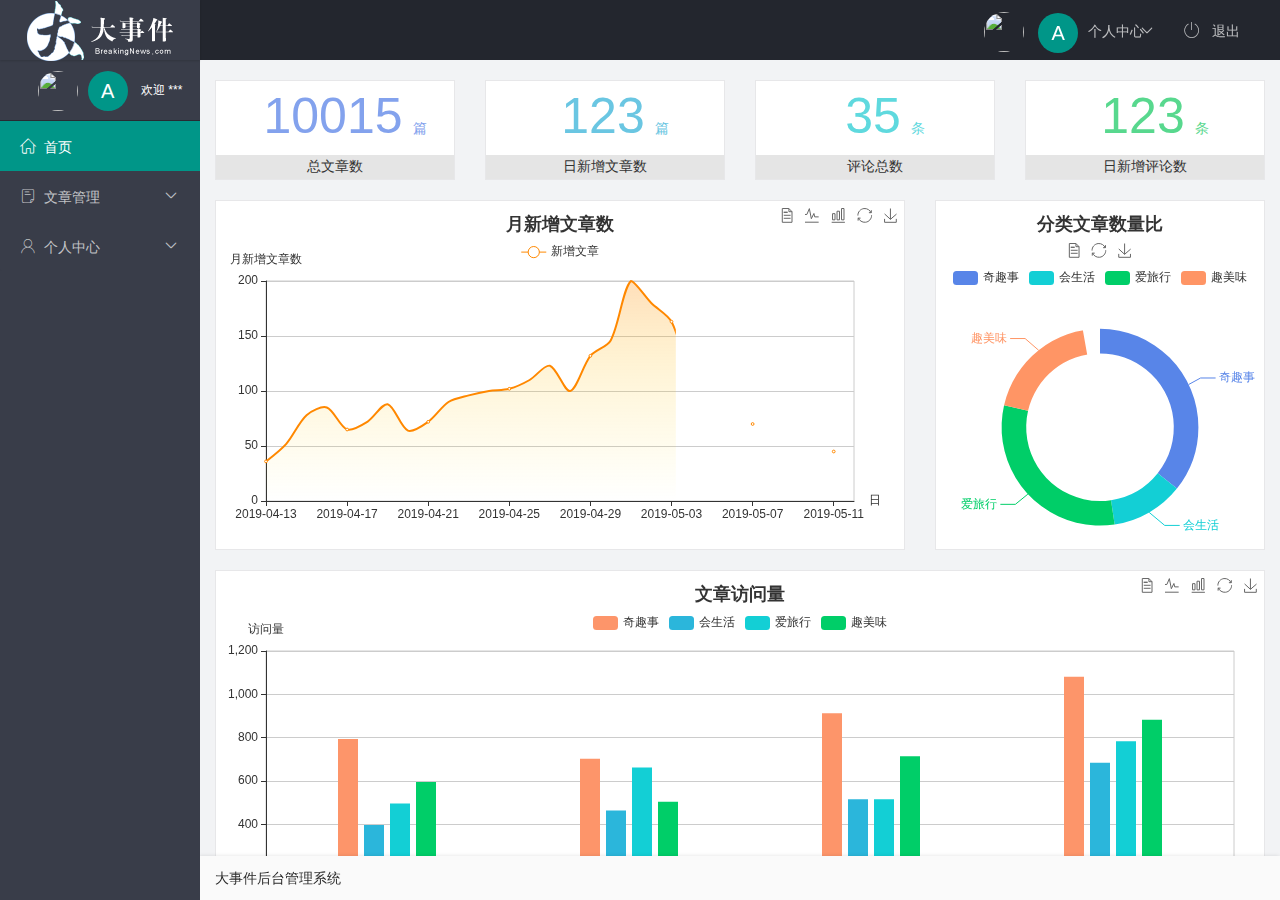
==== index.html @ 7b934974 "主页功能结束" ====
<!DOCTYPE html>
<html lang="en">

<head>
    <meta charset="UTF-8">
    <meta http-equiv="X-UA-Compatible" content="IE=edge">
    <meta name="viewport" content="width=device-width, initial-scale=1.0">
    <title>Document</title>
    <link rel="stylesheet" href="./assets/lib/layui/css/layui.css">
    <link rel="stylesheet" href="./assets/fonts/iconfont.css">
    <link rel="stylesheet" href="./assets/css/index.css">
</head>

<body>
    <div class="layui-layout layui-layout-admin">
        <div class="layui-header">
            <div class="layui-logo layui-hide-xs layui-bg-black">
                <img src="./assets/images/logo.png" alt="">
            </div>
            <!-- 头部区域（可配合layui 已有的水平导航） -->
            <ul class="layui-nav layui-layout-right">
                <li class="layui-nav-item layui-hide layui-show-md-inline-block">
                    <a href="javascript:;" class="userinfo">
                        <img src="//tva1.sinaimg.cn/crop.0.0.118.118.180/5db11ff4gw1e77d3nqrv8j203b03cweg.jpg" class="layui-nav-img"> <span class="text_avatar">A</span>个人中心
                    </a>
                    <dl class="layui-nav-child">
                        <dd><a href="">基本资料</a></dd>
                        <dd><a href="">更换头像</a></dd>
                        <dd><a href="">重置密码</a></dd>
                    </dl>
                </li>
                <li class="layui-nav-item" lay-header-event="menuRight" lay-unselect>
                    <a href="javascript:;" id="btnLogout">
                        <i class="iconfont icon-tuichu"></i> 退出
                    </a>
                </li>
            </ul>
        </div>

        <div class="layui-side layui-bg-black">
            <div class="layui-side-scroll">
                <div class="userinfo">
                    <img src="//tva1.sinaimg.cn/crop.0.0.118.118.180/5db11ff4gw1e77d3nqrv8j203b03cweg.jpg" class="layui-nav-img"><span class="text_avatar">A</span> <span class="welcome">欢迎 ***</span>
                </div>
                <!-- 左侧导航区域（可配合layui已有的垂直导航） -->
                <ul class="layui-nav layui-nav-tree" lay-shrink="all">
                    <li class="layui-nav-item layui-this">
                        <a class="" href="./home/dashboard.html" target="fm">
                            <i class="iconfont icon-home"></i>首页
                        </a>
                    </li>
                    <li class="layui-nav-item">
                        <a href="javascript:;"><i class="iconfont icon-16"></i>文章管理</a>
                        <dl class="layui-nav-child">
                            <dd>
                                <a href="javascript:;"> <i class="layui-icon layui-icon-app"></i>文章类别</a>
                            </dd>
                            <dd><a href="javascript:;"><i class="layui-icon layui-icon-app"></i>文章列表</a></dd>
                            <dd><a href="javascript:;"><i class="layui-icon layui-icon-app"></i>发表文章</a></dd>
                        </dl>
                    </li>
                    <li class="layui-nav-item">
                        <a href="javascript:;"><i class="iconfont icon-user"></i>个人中心</a>
                        <dl class="layui-nav-child">
                            <dd><a href="javascript:;"><i class="layui-icon layui-icon-app"></i>基本资料</a></dd>
                            <dd><a href="javascript:;"><i class="layui-icon layui-icon-app"></i>更换头像</a></dd>
                            <dd><a href="javascript:;"><i class="layui-icon layui-icon-app"></i>重置密码</a></dd>

                        </dl>
                    </li>
                </ul>
            </div>
        </div>

        <div class="layui-body">
            <!-- 内容主体区域 -->
            <iframe name="fm" src="./home/dashboard.html" frameborder="0"></iframe>
        </div>

        <div class="layui-footer">
            <!-- 底部固定区域 -->
            大事件后台管理系统
        </div>
    </div>
    <script src="./assets/lib/layui/layui.js"></script>
    <script src="./assets/lib/jquery.js"></script>
    <script src="./assets/js/baseAPI.js"></script>
    <script src="./assets/js/index.js"></script>
</body>

</html>
---- assets/lib/layui/css/layui.css ----
.layui-inline,img{display:inline-block;vertical-align:middle}h1,h2,h3,h4,h5,h6{font-weight:400}a,body{color:#333}.layui-edge,.layui-header,.layui-inline,.layui-main{position:relative}.layui-edge,hr{height:0;overflow:hidden}.layui-layout-body,.layui-side,.layui-side-scroll{overflow-x:hidden}.layui-edge,.layui-elip,hr{overflow:hidden}.layui-btn,.layui-edge,.layui-inline,img{vertical-align:middle}.layui-btn,.layui-disabled,.layui-icon,.layui-unselect{-moz-user-select:none;-webkit-user-select:none;-ms-user-select:none}blockquote,body,button,dd,div,dl,dt,form,h1,h2,h3,h4,h5,h6,input,li,ol,p,pre,td,textarea,th,ul{margin:0;padding:0;-webkit-tap-highlight-color:rgba(0,0,0,0)}a:active,a:hover{outline:0}img{border:none}li{list-style:none}table{border-collapse:collapse;border-spacing:0}h4,h5,h6{font-size:100%}button,input,optgroup,option,select,textarea{font-family:inherit;font-size:inherit;font-style:inherit;font-weight:inherit;outline:0}pre{white-space:pre-wrap;white-space:-moz-pre-wrap;white-space:-pre-wrap;white-space:-o-pre-wrap;word-wrap:break-word}body{line-height:1.6;color:rgba(0,0,0,.85);font:14px Helvetica Neue,Helvetica,PingFang SC,Tahoma,Arial,sans-serif}hr{line-height:0;margin:10px 0;padding:0;border:none!important;border-bottom:1px solid #eee!important;clear:both;background:0 0}a{text-decoration:none}a:hover{color:#777}a cite{font-style:normal;*cursor:pointer}.layui-border-box,.layui-border-box *{box-sizing:border-box}.layui-box,.layui-box *{box-sizing:content-box}.layui-clear{clear:both;*zoom:1}.layui-clear:after{content:'\20';clear:both;*zoom:1;display:block;height:0}.layui-inline{*display:inline;*zoom:1}.layui-btn,.layui-btn-group,.layui-edge{display:inline-block}.layui-edge{width:0;border-width:6px;border-style:dashed;border-color:transparent}.layui-edge-top{top:-4px;border-bottom-color:#999;border-bottom-style:solid}.layui-edge-right{border-left-color:#999;border-left-style:solid}.layui-edge-bottom{top:2px;border-top-color:#999;border-top-style:solid}.layui-edge-left{border-right-color:#999;border-right-style:solid}.layui-elip{text-overflow:ellipsis;white-space:nowrap}.layui-disabled,.layui-disabled:hover{color:#d2d2d2!important;cursor:not-allowed!important}.layui-circle{border-radius:100%}.layui-show{display:block!important}.layui-hide{display:none!important}.layui-show-v{visibility:visible!important}.layui-hide-v{visibility:hidden!important}@font-face{font-family:layui-icon;src:url(../font/iconfont.eot?v=256);src:url(../font/iconfont.eot?v=256#iefix) format('embedded-opentype'),url(../font/iconfont.woff2?v=256) format('woff2'),url(../font/iconfont.woff?v=256) format('woff'),url(../font/iconfont.ttf?v=256) format('truetype'),url(../font/iconfont.svg?v=256#layui-icon) format('svg')}.layui-icon{font-family:layui-icon!important;font-size:16px;font-style:normal;-webkit-font-smoothing:antialiased;-moz-osx-font-smoothing:grayscale}.layui-icon-reply-fill:before{content:"\e611"}.layui-icon-set-fill:before{content:"\e614"}.layui-icon-menu-fill:before{content:"\e60f"}.layui-icon-search:before{content:"\e615"}.layui-icon-share:before{content:"\e641"}.layui-icon-set-sm:before{content:"\e620"}.layui-icon-engine:before{content:"\e628"}.layui-icon-close:before{content:"\1006"}.layui-icon-close-fill:before{content:"\1007"}.layui-icon-chart-screen:before{content:"\e629"}.layui-icon-star:before{content:"\e600"}.layui-icon-circle-dot:before{content:"\e617"}.layui-icon-chat:before{content:"\e606"}.layui-icon-release:before{content:"\e609"}.layui-icon-list:before{content:"\e60a"}.layui-icon-chart:before{content:"\e62c"}.layui-icon-ok-circle:before{content:"\1005"}.layui-icon-layim-theme:before{content:"\e61b"}.layui-icon-table:before{content:"\e62d"}.layui-icon-right:before{content:"\e602"}.layui-icon-left:before{content:"\e603"}.layui-icon-cart-simple:before{content:"\e698"}.layui-icon-face-cry:before{content:"\e69c"}.layui-icon-face-smile:before{content:"\e6af"}.layui-icon-survey:before{content:"\e6b2"}.layui-icon-tree:before{content:"\e62e"}.layui-icon-ie:before{content:"\e7bb"}.layui-icon-upload-circle:before{content:"\e62f"}.layui-icon-add-circle:before{content:"\e61f"}.layui-icon-download-circle:before{content:"\e601"}.layui-icon-templeate-1:before{content:"\e630"}.layui-icon-util:before{content:"\e631"}.layui-icon-face-surprised:before{content:"\e664"}.layui-icon-edit:before{content:"\e642"}.layui-icon-speaker:before{content:"\e645"}.layui-icon-down:before{content:"\e61a"}.layui-icon-file:before{content:"\e621"}.layui-icon-layouts:before{content:"\e632"}.layui-icon-rate-half:before{content:"\e6c9"}.layui-icon-add-circle-fine:before{content:"\e608"}.layui-icon-prev-circle:before{content:"\e633"}.layui-icon-read:before{content:"\e705"}.layui-icon-404:before{content:"\e61c"}.layui-icon-carousel:before{content:"\e634"}.layui-icon-help:before{content:"\e607"}.layui-icon-code-circle:before{content:"\e635"}.layui-icon-windows:before{content:"\e67f"}.layui-icon-water:before{content:"\e636"}.layui-icon-username:before{content:"\e66f"}.layui-icon-find-fill:before{content:"\e670"}.layui-icon-about:before{content:"\e60b"}.layui-icon-location:before{content:"\e715"}.layui-icon-up:before{content:"\e619"}.layui-icon-pause:before{content:"\e651"}.layui-icon-date:before{content:"\e637"}.layui-icon-layim-uploadfile:before{content:"\e61d"}.layui-icon-delete:before{content:"\e640"}.layui-icon-play:before{content:"\e652"}.layui-icon-top:before{content:"\e604"}.layui-icon-firefox:before{content:"\e686"}.layui-icon-friends:before{content:"\e612"}.layui-icon-refresh-3:before{content:"\e9aa"}.layui-icon-ok:before{content:"\e605"}.layui-icon-layer:before{content:"\e638"}.layui-icon-face-smile-fine:before{content:"\e60c"}.layui-icon-dollar:before{content:"\e659"}.layui-icon-group:before{content:"\e613"}.layui-icon-layim-download:before{content:"\e61e"}.layui-icon-picture-fine:before{content:"\e60d"}.layui-icon-link:before{content:"\e64c"}.layui-icon-diamond:before{content:"\e735"}.layui-icon-log:before{content:"\e60e"}.layui-icon-key:before{content:"\e683"}.layui-icon-rate-solid:before{content:"\e67a"}.layui-icon-fonts-del:before{content:"\e64f"}.layui-icon-unlink:before{content:"\e64d"}.layui-icon-fonts-clear:before{content:"\e639"}.layui-icon-triangle-r:before{content:"\e623"}.layui-icon-circle:before{content:"\e63f"}.layui-icon-radio:before{content:"\e643"}.layui-icon-align-center:before{content:"\e647"}.layui-icon-align-right:before{content:"\e648"}.layui-icon-align-left:before{content:"\e649"}.layui-icon-loading-1:before{content:"\e63e"}.layui-icon-return:before{content:"\e65c"}.layui-icon-fonts-strong:before{content:"\e62b"}.layui-icon-upload:before{content:"\e67c"}.layui-icon-dialogue:before{content:"\e63a"}.layui-icon-video:before{content:"\e6ed"}.layui-icon-headset:before{content:"\e6fc"}.layui-icon-cellphone-fine:before{content:"\e63b"}.layui-icon-add-1:before{content:"\e654"}.layui-icon-face-smile-b:before{content:"\e650"}.layui-icon-fonts-html:before{content:"\e64b"}.layui-icon-screen-full:before{content:"\e622"}.layui-icon-form:before{content:"\e63c"}.layui-icon-cart:before{content:"\e657"}.layui-icon-camera-fill:before{content:"\e65d"}.layui-icon-tabs:before{content:"\e62a"}.layui-icon-heart-fill:before{content:"\e68f"}.layui-icon-fonts-code:before{content:"\e64e"}.layui-icon-ios:before{content:"\e680"}.layui-icon-at:before{content:"\e687"}.layui-icon-fire:before{content:"\e756"}.layui-icon-set:before{content:"\e716"}.layui-icon-fonts-u:before{content:"\e646"}.layui-icon-triangle-d:before{content:"\e625"}.layui-icon-tips:before{content:"\e702"}.layui-icon-picture:before{content:"\e64a"}.layui-icon-more-vertical:before{content:"\e671"}.layui-icon-bluetooth:before{content:"\e689"}.layui-icon-flag:before{content:"\e66c"}.layui-icon-loading:before{content:"\e63d"}.layui-icon-fonts-i:before{content:"\e644"}.layui-icon-refresh-1:before{content:"\e666"}.layui-icon-rmb:before{content:"\e65e"}.layui-icon-addition:before{content:"\e624"}.layui-icon-home:before{content:"\e68e"}.layui-icon-time:before{content:"\e68d"}.layui-icon-user:before{content:"\e770"}.layui-icon-notice:before{content:"\e667"}.layui-icon-chrome:before{content:"\e68a"}.layui-icon-edge:before{content:"\e68b"}.layui-icon-login-weibo:before{content:"\e675"}.layui-icon-voice:before{content:"\e688"}.layui-icon-upload-drag:before{content:"\e681"}.layui-icon-login-qq:before{content:"\e676"}.layui-icon-snowflake:before{content:"\e6b1"}.layui-icon-heart:before{content:"\e68c"}.layui-icon-logout:before{content:"\e682"}.layui-icon-file-b:before{content:"\e655"}.layui-icon-template:before{content:"\e663"}.layui-icon-transfer:before{content:"\e691"}.layui-icon-auz:before{content:"\e672"}.layui-icon-console:before{content:"\e665"}.layui-icon-app:before{content:"\e653"}.layui-icon-prev:before{content:"\e65a"}.layui-icon-website:before{content:"\e7ae"}.layui-icon-next:before{content:"\e65b"}.layui-icon-component:before{content:"\e857"}.layui-icon-android:before{content:"\e684"}.layui-icon-more:before{content:"\e65f"}.layui-icon-login-wechat:before{content:"\e677"}.layui-icon-shrink-right:before{content:"\e668"}.layui-icon-spread-left:before{content:"\e66b"}.layui-icon-camera:before{content:"\e660"}.layui-icon-note:before{content:"\e66e"}.layui-icon-refresh:before{content:"\e669"}.layui-icon-female:before{content:"\e661"}.layui-icon-male:before{content:"\e662"}.layui-icon-screen-restore:before{content:"\e758"}.layui-icon-password:before{content:"\e673"}.layui-icon-senior:before{content:"\e674"}.layui-icon-theme:before{content:"\e66a"}.layui-icon-tread:before{content:"\e6c5"}.layui-icon-praise:before{content:"\e6c6"}.layui-icon-star-fill:before{content:"\e658"}.layui-icon-rate:before{content:"\e67b"}.layui-icon-template-1:before{content:"\e656"}.layui-icon-vercode:before{content:"\e679"}.layui-icon-service:before{content:"\e626"}.layui-icon-cellphone:before{content:"\e678"}.layui-icon-print:before{content:"\e66d"}.layui-icon-cols:before{content:"\e610"}.layui-icon-wifi:before{content:"\e7e0"}.layui-icon-export:before{content:"\e67d"}.layui-icon-rss:before{content:"\e808"}.layui-icon-slider:before{content:"\e714"}.layui-icon-email:before{content:"\e618"}.layui-icon-subtraction:before{content:"\e67e"}.layui-icon-mike:before{content:"\e6dc"}.layui-icon-light:before{content:"\e748"}.layui-icon-gift:before{content:"\e627"}.layui-icon-mute:before{content:"\e685"}.layui-icon-reduce-circle:before{content:"\e616"}.layui-icon-music:before{content:"\e690"}.layui-main{width:1140px;margin:0 auto}.layui-header{z-index:1000;height:60px}.layui-header a:hover{transition:all .5s;-webkit-transition:all .5s}.layui-side{position:fixed;left:0;top:0;bottom:0;z-index:999;width:200px}.layui-side-scroll{position:relative;width:220px;height:100%}.layui-body{position:relative;left:200px;right:0;top:0;bottom:0;z-index:900;width:auto;box-sizing:border-box}.layui-layout-admin .layui-header{position:fixed;top:0;left:0;right:0;background-color:#23262E}.layui-layout-admin .layui-side{top:60px;width:200px;overflow-x:hidden}.layui-layout-admin .layui-body{position:absolute;top:60px;padding-bottom:44px}.layui-layout-admin .layui-main{width:auto;margin:0 15px}.layui-layout-admin .layui-footer{position:fixed;left:200px;right:0;bottom:0;z-index:990;height:44px;line-height:44px;padding:0 15px;box-shadow:-1px 0 4px rgb(0 0 0 / 12%);background-color:#FAFAFA}.layui-layout-admin .layui-logo{position:absolute;left:0;top:0;width:200px;height:100%;line-height:60px;text-align:center;color:#009688;font-size:16px;box-shadow:0 1px 2px 0 rgb(0 0 0 / 15%)}.layui-layout-admin .layui-header .layui-nav{background:0 0}.layui-layout-left{position:absolute!important;left:200px;top:0}.layui-layout-right{position:absolute!important;right:0;top:0}.layui-container{position:relative;margin:0 auto;padding:0 15px;box-sizing:border-box}.layui-fluid{position:relative;margin:0 auto;padding:0 15px}.layui-row:after,.layui-row:before{content:"";display:block;clear:both}.layui-col-lg1,.layui-col-lg10,.layui-col-lg11,.layui-col-lg12,.layui-col-lg2,.layui-col-lg3,.layui-col-lg4,.layui-col-lg5,.layui-col-lg6,.layui-col-lg7,.layui-col-lg8,.layui-col-lg9,.layui-col-md1,.layui-col-md10,.layui-col-md11,.layui-col-md12,.layui-col-md2,.layui-col-md3,.layui-col-md4,.layui-col-md5,.layui-col-md6,.layui-col-md7,.layui-col-md8,.layui-col-md9,.layui-col-sm1,.layui-col-sm10,.layui-col-sm11,.layui-col-sm12,.layui-col-sm2,.layui-col-sm3,.layui-col-sm4,.layui-col-sm5,.layui-col-sm6,.layui-col-sm7,.layui-col-sm8,.layui-col-sm9,.layui-col-xs1,.layui-col-xs10,.layui-col-xs11,.layui-col-xs12,.layui-col-xs2,.layui-col-xs3,.layui-col-xs4,.layui-col-xs5,.layui-col-xs6,.layui-col-xs7,.layui-col-xs8,.layui-col-xs9{position:relative;display:block;box-sizing:border-box}.layui-col-xs1,.layui-col-xs10,.layui-col-xs11,.layui-col-xs12,.layui-col-xs2,.layui-col-xs3,.layui-col-xs4,.layui-col-xs5,.layui-col-xs6,.layui-col-xs7,.layui-col-xs8,.layui-col-xs9{float:left}.layui-col-xs1{width:8.33333333%}.layui-col-xs2{width:16.66666667%}.layui-col-xs3{width:25%}.layui-col-xs4{width:33.33333333%}.layui-col-xs5{width:41.66666667%}.layui-col-xs6{width:50%}.layui-col-xs7{width:58.33333333%}.layui-col-xs8{width:66.66666667%}.layui-col-xs9{width:75%}.layui-col-xs10{width:83.33333333%}.layui-col-xs11{width:91.66666667%}.layui-col-xs12{width:100%}.layui-col-xs-offset1{margin-left:8.33333333%}.layui-col-xs-offset2{margin-left:16.66666667%}.layui-col-xs-offset3{margin-left:25%}.layui-col-xs-offset4{margin-left:33.33333333%}.layui-col-xs-offset5{margin-left:41.66666667%}.layui-col-xs-offset6{margin-left:50%}.layui-col-xs-offset7{margin-left:58.33333333%}.layui-col-xs-offset8{margin-left:66.66666667%}.layui-col-xs-offset9{margin-left:75%}.layui-col-xs-offset10{margin-left:83.33333333%}.layui-col-xs-offset11{margin-left:91.66666667%}.layui-col-xs-offset12{margin-left:100%}@media screen and (max-width:768px){.layui-hide-xs{display:none!important}.layui-show-xs-block{display:block!important}.layui-show-xs-inline{display:inline!important}.layui-show-xs-inline-block{display:inline-block!important}}@media screen and (min-width:768px){.layui-container{width:750px}.layui-hide-sm{display:none!important}.layui-show-sm-block{display:block!important}.layui-show-sm-inline{display:inline!important}.layui-show-sm-inline-block{display:inline-block!important}.layui-col-sm1,.layui-col-sm10,.layui-col-sm11,.layui-col-sm12,.layui-col-sm2,.layui-col-sm3,.layui-col-sm4,.layui-col-sm5,.layui-col-sm6,.layui-col-sm7,.layui-col-sm8,.layui-col-sm9{float:left}.layui-col-sm1{width:8.33333333%}.layui-col-sm2{width:16.66666667%}.layui-col-sm3{width:25%}.layui-col-sm4{width:33.33333333%}.layui-col-sm5{width:41.66666667%}.layui-col-sm6{width:50%}.layui-col-sm7{width:58.33333333%}.layui-col-sm8{width:66.66666667%}.layui-col-sm9{width:75%}.layui-col-sm10{width:83.33333333%}.layui-col-sm11{width:91.66666667%}.layui-col-sm12{width:100%}.layui-col-sm-offset1{margin-left:8.33333333%}.layui-col-sm-offset2{margin-left:16.66666667%}.layui-col-sm-offset3{margin-left:25%}.layui-col-sm-offset4{margin-left:33.33333333%}.layui-col-sm-offset5{margin-left:41.66666667%}.layui-col-sm-offset6{margin-left:50%}.layui-col-sm-offset7{margin-left:58.33333333%}.layui-col-sm-offset8{margin-left:66.66666667%}.layui-col-sm-offset9{margin-left:75%}.layui-col-sm-offset10{margin-left:83.33333333%}.layui-col-sm-offset11{margin-left:91.66666667%}.layui-col-sm-offset12{margin-left:100%}}@media screen and (min-width:992px){.layui-container{width:970px}.layui-hide-md{display:none!important}.layui-show-md-block{display:block!important}.layui-show-md-inline{display:inline!important}.layui-show-md-inline-block{display:inline-block!important}.layui-col-md1,.layui-col-md10,.layui-col-md11,.layui-col-md12,.layui-col-md2,.layui-col-md3,.layui-col-md4,.layui-col-md5,.layui-col-md6,.layui-col-md7,.layui-col-md8,.layui-col-md9{float:left}.layui-col-md1{width:8.33333333%}.layui-col-md2{width:16.66666667%}.layui-col-md3{width:25%}.layui-col-md4{width:33.33333333%}.layui-col-md5{width:41.66666667%}.layui-col-md6{width:50%}.layui-col-md7{width:58.33333333%}.layui-col-md8{width:66.66666667%}.layui-col-md9{width:75%}.layui-col-md10{width:83.33333333%}.layui-col-md11{width:91.66666667%}.layui-col-md12{width:100%}.layui-col-md-offset1{margin-left:8.33333333%}.layui-col-md-offset2{margin-left:16.66666667%}.layui-col-md-offset3{margin-left:25%}.layui-col-md-offset4{margin-left:33.33333333%}.layui-col-md-offset5{margin-left:41.66666667%}.layui-col-md-offset6{margin-left:50%}.layui-col-md-offset7{margin-left:58.33333333%}.layui-col-md-offset8{margin-left:66.66666667%}.layui-col-md-offset9{margin-left:75%}.layui-col-md-offset10{margin-left:83.33333333%}.layui-col-md-offset11{margin-left:91.66666667%}.layui-col-md-offset12{margin-left:100%}}@media screen and (min-width:1200px){.layui-container{width:1170px}.layui-hide-lg{display:none!important}.layui-show-lg-block{display:block!important}.layui-show-lg-inline{display:inline!important}.layui-show-lg-inline-block{display:inline-block!important}.layui-col-lg1,.layui-col-lg10,.layui-col-lg11,.layui-col-lg12,.layui-col-lg2,.layui-col-lg3,.layui-col-lg4,.layui-col-lg5,.layui-col-lg6,.layui-col-lg7,.layui-col-lg8,.layui-col-lg9{float:left}.layui-col-lg1{width:8.33333333%}.layui-col-lg2{width:16.66666667%}.layui-col-lg3{width:25%}.layui-col-lg4{width:33.33333333%}.layui-col-lg5{width:41.66666667%}.layui-col-lg6{width:50%}.layui-col-lg7{width:58.33333333%}.layui-col-lg8{width:66.66666667%}.layui-col-lg9{width:75%}.layui-col-lg10{width:83.33333333%}.layui-col-lg11{width:91.66666667%}.layui-col-lg12{width:100%}.layui-col-lg-offset1{margin-left:8.33333333%}.layui-col-lg-offset2{margin-left:16.66666667%}.layui-col-lg-offset3{margin-left:25%}.layui-col-lg-offset4{margin-left:33.33333333%}.layui-col-lg-offset5{margin-left:41.66666667%}.layui-col-lg-offset6{margin-left:50%}.layui-col-lg-offset7{margin-left:58.33333333%}.layui-col-lg-offset8{margin-left:66.66666667%}.layui-col-lg-offset9{margin-left:75%}.layui-col-lg-offset10{margin-left:83.33333333%}.layui-col-lg-offset11{margin-left:91.66666667%}.layui-col-lg-offset12{margin-left:100%}}.layui-col-space1{margin:-.5px}.layui-col-space1>*{padding:.5px}.layui-col-space2{margin:-1px}.layui-col-space2>*{padding:1px}.layui-col-space4{margin:-2px}.layui-col-space4>*{padding:2px}.layui-col-space5{margin:-2.5px}.layui-col-space5>*{padding:2.5px}.layui-col-space6{margin:-3px}.layui-col-space6>*{padding:3px}.layui-col-space8{margin:-4px}.layui-col-space8>*{padding:4px}.layui-col-space10{margin:-5px}.layui-col-space10>*{padding:5px}.layui-col-space12{margin:-6px}.layui-col-space12>*{padding:6px}.layui-col-space14{margin:-7px}.layui-col-space14>*{padding:7px}.layui-col-space15{margin:-7.5px}.layui-col-space15>*{padding:7.5px}.layui-col-space16{margin:-8px}.layui-col-space16>*{padding:8px}.layui-col-space18{margin:-9px}.layui-col-space18>*{padding:9px}.layui-col-space20{margin:-10px}.layui-col-space20>*{padding:10px}.layui-col-space22{margin:-11px}.layui-col-space22>*{padding:11px}.layui-col-space24{margin:-12px}.layui-col-space24>*{padding:12px}.layui-col-space25{margin:-12.5px}.layui-col-space25>*{padding:12.5px}.layui-col-space26{margin:-13px}.layui-col-space26>*{padding:13px}.layui-col-space28{margin:-14px}.layui-col-space28>*{padding:14px}.layui-col-space30{margin:-15px}.layui-col-space30>*{padding:15px}.layui-btn,.layui-input,.layui-select,.layui-textarea,.layui-upload-button{outline:0;-webkit-appearance:none;transition:all .3s;-webkit-transition:all .3s;box-sizing:border-box}.layui-elem-quote{margin-bottom:10px;padding:15px;line-height:1.6;border-left:5px solid #5FB878;border-radius:0 2px 2px 0;background-color:#FAFAFA}.layui-quote-nm{border-style:solid;border-width:1px 1px 1px 5px;background:0 0}.layui-elem-field{margin-bottom:10px;padding:0;border-width:1px;border-style:solid}.layui-elem-field legend{margin-left:20px;padding:0 10px;font-size:20px;font-weight:300}.layui-field-title{margin:10px 0 20px;border-width:1px 0 0}.layui-field-box{padding:15px}.layui-field-title .layui-field-box{padding:10px 0}.layui-progress{position:relative;height:6px;border-radius:20px;background-color:#eee}.layui-progress-bar{position:absolute;left:0;top:0;width:0;max-width:100%;height:6px;border-radius:20px;text-align:right;background-color:#5FB878;transition:all .3s;-webkit-transition:all .3s}.layui-progress-big,.layui-progress-big .layui-progress-bar{height:18px;line-height:18px}.layui-progress-text{position:relative;top:-20px;line-height:18px;font-size:12px;color:#666}.layui-progress-big .layui-progress-text{position:static;padding:0 10px;color:#fff}.layui-collapse{border-width:1px;border-style:solid;border-radius:2px}.layui-colla-content,.layui-colla-item{border-top-width:1px;border-top-style:solid}.layui-colla-item:first-child{border-top:none}.layui-colla-title{position:relative;height:42px;line-height:42px;padding:0 15px 0 35px;color:#333;background-color:#FAFAFA;cursor:pointer;font-size:14px;overflow:hidden}.layui-colla-content{display:none;padding:10px 15px;line-height:1.6;color:#666}.layui-colla-icon{position:absolute;left:15px;top:0;font-size:14px}.layui-card-body,.layui-card-header,.layui-form-label,.layui-form-mid,.layui-form-select,.layui-input-block,.layui-input-inline,.layui-panel,.layui-textarea{position:relative}.layui-card{margin-bottom:15px;border-radius:2px;background-color:#fff;box-shadow:0 1px 2px 0 rgba(0,0,0,.05)}.layui-form-select dl,.layui-panel{box-shadow:1px 1px 4px rgb(0 0 0 / 8%)}.layui-card:last-child{margin-bottom:0}.layui-card-header{height:42px;line-height:42px;padding:0 15px;border-bottom:1px solid #f6f6f6;color:#333;border-radius:2px 2px 0 0;font-size:14px}.layui-card-body{padding:10px 15px;line-height:24px}.layui-card-body[pad15]{padding:15px}.layui-card-body[pad20]{padding:20px}.layui-card-body .layui-table{margin:5px 0}.layui-card .layui-tab{margin:0}.layui-panel{border-width:1px;border-style:solid;border-radius:2px;background-color:#fff;color:#666}.layui-bg-black,.layui-bg-blue,.layui-bg-cyan,.layui-bg-green,.layui-bg-orange,.layui-bg-red{color:#fff!important}.layui-panel-window{position:relative;padding:15px;border-radius:0;border-top:5px solid #eee;background-color:#fff}.layui-border,.layui-border-black,.layui-border-blue,.layui-border-cyan,.layui-border-green,.layui-border-orange,.layui-border-red{border-width:1px;border-style:solid}.layui-auxiliar-moving{position:fixed;left:0;right:0;top:0;bottom:0;width:100%;height:100%;background:0 0;z-index:9999999999}.layui-bg-red{background-color:#FF5722!important}.layui-bg-orange{background-color:#FFB800!important}.layui-bg-green{background-color:#009688!important}.layui-bg-cyan{background-color:#2F4056!important}.layui-bg-blue{background-color:#1E9FFF!important}.layui-bg-black{background-color:#393D49!important}.layui-bg-gray{background-color:#FAFAFA!important;color:#666!important}.layui-badge-rim,.layui-border,.layui-colla-content,.layui-colla-item,.layui-collapse,.layui-elem-field,.layui-form-pane .layui-form-item[pane],.layui-form-pane .layui-form-label,.layui-input,.layui-layedit,.layui-layedit-tool,.layui-panel,.layui-quote-nm,.layui-select,.layui-tab-bar,.layui-tab-card,.layui-tab-title,.layui-tab-title .layui-this:after,.layui-textarea{border-color:#eee}.layui-border{color:#666!important}.layui-border-red{border-color:#FF5722!important;color:#FF5722!important}.layui-border-orange{border-color:#FFB800!important;color:#FFB800!important}.layui-border-green{border-color:#009688!important;color:#009688!important}.layui-border-cyan{border-color:#2F4056!important;color:#2F4056!important}.layui-border-blue{border-color:#1E9FFF!important;color:#1E9FFF!important}.layui-border-black{border-color:#393D49!important;color:#393D49!important}.layui-timeline-item:before{background-color:#eee}.layui-text{line-height:1.6;font-size:14px;color:#666}.layui-text h1,.layui-text h2,.layui-text h3{font-weight:500;color:#333}.layui-text h1{font-size:30px}.layui-text h2{font-size:24px}.layui-text h3{font-size:18px}.layui-text a:not(.layui-btn){color:#01AAED}.layui-text a:not(.layui-btn):hover{text-decoration:underline}.layui-text ul{padding:5px 0 5px 15px}.layui-text ul li{margin-top:5px;list-style-type:disc}.layui-text em,.layui-word-aux{color:#999!important;padding-left:5px!important;padding-right:5px!important}.layui-text p{margin:10px 0}.layui-text p:first-child{margin-top:0}.layui-font-12{font-size:12px!important}.layui-font-14{font-size:14px!important}.layui-font-16{font-size:16px!important}.layui-font-18{font-size:18px!important}.layui-font-20{font-size:20px!important}.layui-font-red{color:#FF5722!important}.layui-font-orange{color:#FFB800!important}.layui-font-green{color:#009688!important}.layui-font-cyan{color:#2F4056!important}.layui-font-blue{color:#01AAED!important}.layui-font-black{color:#000!important}.layui-font-gray{color:#c2c2c2!important}.layui-btn{height:38px;line-height:38px;border:1px solid transparent;padding:0 18px;background-color:#009688;color:#fff;white-space:nowrap;text-align:center;font-size:14px;border-radius:2px;cursor:pointer}.layui-btn:hover{opacity:.8;filter:alpha(opacity=80);color:#fff}.layui-btn:active{opacity:1;filter:alpha(opacity=100)}.layui-btn+.layui-btn{margin-left:10px}.layui-btn-container{font-size:0}.layui-btn-container .layui-btn{margin-right:10px;margin-bottom:10px}.layui-btn-container .layui-btn+.layui-btn{margin-left:0}.layui-table .layui-btn-container .layui-btn{margin-bottom:9px}.layui-btn-radius{border-radius:100px}.layui-btn .layui-icon{padding:0 2px;vertical-align:middle\9;vertical-align:bottom}.layui-btn-primary{border-color:#d2d2d2;background:0 0;color:#666}.layui-btn-primary:hover{border-color:#009688;color:#333}.layui-btn-normal{background-color:#1E9FFF}.layui-btn-warm{background-color:#FFB800}.layui-btn-danger{background-color:#FF5722}.layui-btn-checked{background-color:#5FB878}.layui-btn-disabled,.layui-btn-disabled:active,.layui-btn-disabled:hover{border-color:#eee!important;background-color:#FBFBFB!important;color:#d2d2d2!important;cursor:not-allowed!important;opacity:1}.layui-btn-lg{height:44px;line-height:44px;padding:0 25px;font-size:16px}.layui-btn-sm{height:30px;line-height:30px;padding:0 10px;font-size:12px}.layui-btn-xs{height:22px;line-height:22px;padding:0 5px;font-size:12px}.layui-btn-xs i{font-size:12px!important}.layui-btn-group{vertical-align:middle;font-size:0}.layui-btn-group .layui-btn{margin-left:0!important;margin-right:0!important;border-left:1px solid rgba(255,255,255,.5);border-radius:0}.layui-btn-group .layui-btn-primary{border-left:none}.layui-btn-group .layui-btn-primary:hover{border-color:#d2d2d2;color:#009688}.layui-btn-group .layui-btn:first-child{border-left:none;border-radius:2px 0 0 2px}.layui-btn-group .layui-btn-primary:first-child{border-left:1px solid #d2d2d2}.layui-btn-group .layui-btn:last-child{border-radius:0 2px 2px 0}.layui-btn-group .layui-btn+.layui-btn{margin-left:0}.layui-btn-group+.layui-btn-group{margin-left:10px}.layui-btn-fluid{width:100%}.layui-input,.layui-select,.layui-textarea{height:38px;line-height:1.3;line-height:38px\9;border-width:1px;border-style:solid;background-color:#fff;color:rgba(0,0,0,.85);border-radius:2px}.layui-input::-webkit-input-placeholder,.layui-select::-webkit-input-placeholder,.layui-textarea::-webkit-input-placeholder{line-height:1.3}.layui-input,.layui-textarea{display:block;width:100%;padding-left:10px}.layui-input:hover,.layui-textarea:hover{border-color:#eee!important}.layui-input:focus,.layui-textarea:focus{border-color:#d2d2d2!important}.layui-textarea{min-height:100px;height:auto;line-height:20px;padding:6px 10px;resize:vertical}.layui-select{padding:0 10px}.layui-form input[type=checkbox],.layui-form input[type=radio],.layui-form select{display:none}.layui-form [lay-ignore]{display:initial}.layui-form-item{margin-bottom:15px;clear:both;*zoom:1}.layui-form-item:after{content:'\20';clear:both;*zoom:1;display:block;height:0}.layui-form-label{float:left;display:block;padding:9px 15px;width:80px;font-weight:400;line-height:20px;text-align:right}.layui-form-label-col{display:block;float:none;padding:9px 0;line-height:20px;text-align:left}.layui-form-item .layui-inline{margin-bottom:5px;margin-right:10px}.layui-input-block{margin-left:110px;min-height:36px}.layui-input-inline{display:inline-block;vertical-align:middle}.layui-form-item .layui-input-inline{float:left;width:190px;margin-right:10px}.layui-form-text .layui-input-inline{width:auto}.layui-form-mid{float:left;display:block;padding:9px 0!important;line-height:20px;margin-right:10px}.layui-form-danger+.layui-form-select .layui-input,.layui-form-danger:focus{border-color:#FF5722!important}.layui-form-select .layui-input{padding-right:30px;cursor:pointer}.layui-form-select .layui-edge{position:absolute;right:10px;top:50%;margin-top:-3px;cursor:pointer;border-width:6px;border-top-color:#c2c2c2;border-top-style:solid;transition:all .3s;-webkit-transition:all .3s}.layui-form-select dl{display:none;position:absolute;left:0;top:42px;padding:5px 0;z-index:899;min-width:100%;border:1px solid #eee;max-height:300px;overflow-y:auto;background-color:#fff;border-radius:2px;box-sizing:border-box}.layui-form-select dl dd,.layui-form-select dl dt{padding:0 10px;line-height:36px;white-space:nowrap;overflow:hidden;text-overflow:ellipsis}.layui-form-select dl dt{font-size:12px;color:#999}.layui-form-select dl dd{cursor:pointer}.layui-form-select dl dd:hover{background-color:#F6F6F6;-webkit-transition:.5s all;transition:.5s all}.layui-form-select .layui-select-group dd{padding-left:20px}.layui-form-select dl dd.layui-select-tips{padding-left:10px!important;color:#999}.layui-form-select dl dd.layui-this{background-color:#5FB878;color:#fff}.layui-form-checkbox,.layui-form-select dl dd.layui-disabled{background-color:#fff}.layui-form-selected dl{display:block}.layui-form-checkbox,.layui-form-checkbox *,.layui-form-switch{display:inline-block;vertical-align:middle}.layui-form-selected .layui-edge{margin-top:-9px;-webkit-transform:rotate(180deg);transform:rotate(180deg);margin-top:-3px\9}:root .layui-form-selected .layui-edge{margin-top:-9px\0/IE9}.layui-form-selectup dl{top:auto;bottom:42px}.layui-select-none{margin:5px 0;text-align:center;color:#999}.layui-select-disabled .layui-disabled{border-color:#eee!important}.layui-select-disabled .layui-edge{border-top-color:#d2d2d2}.layui-form-checkbox{position:relative;height:30px;line-height:30px;margin-right:10px;padding-right:30px;cursor:pointer;font-size:0;-webkit-transition:.1s linear;transition:.1s linear;box-sizing:border-box}.layui-form-checkbox span{padding:0 10px;height:100%;font-size:14px;border-radius:2px 0 0 2px;background-color:#d2d2d2;color:#fff;overflow:hidden;white-space:nowrap;text-overflow:ellipsis}.layui-form-checkbox:hover span{background-color:#c2c2c2}.layui-form-checkbox i{position:absolute;right:0;top:0;width:30px;height:28px;border:1px solid #d2d2d2;border-left:none;border-radius:0 2px 2px 0;color:#fff;font-size:20px;text-align:center}.layui-form-checkbox:hover i{border-color:#c2c2c2;color:#c2c2c2}.layui-form-checked,.layui-form-checked:hover{border-color:#5FB878}.layui-form-checked span,.layui-form-checked:hover span{background-color:#5FB878}.layui-form-checked i,.layui-form-checked:hover i{color:#5FB878}.layui-form-item .layui-form-checkbox{margin-top:4px}.layui-form-checkbox[lay-skin=primary]{height:auto!important;line-height:normal!important;min-width:18px;min-height:18px;border:none!important;margin-right:0;padding-left:28px;padding-right:0;background:0 0}.layui-form-checkbox[lay-skin=primary] span{padding-left:0;padding-right:15px;line-height:18px;background:0 0;color:#666}.layui-form-checkbox[lay-skin=primary] i{right:auto;left:0;width:16px;height:16px;line-height:16px;border:1px solid #d2d2d2;font-size:12px;border-radius:2px;background-color:#fff;-webkit-transition:.1s linear;transition:.1s linear}.layui-form-checkbox[lay-skin=primary]:hover i{border-color:#5FB878;color:#fff}.layui-form-checked[lay-skin=primary] i{border-color:#5FB878!important;background-color:#5FB878;color:#fff}.layui-checkbox-disabled[lay-skin=primary] span{background:0 0!important;color:#c2c2c2!important}.layui-checkbox-disabled[lay-skin=primary]:hover i{border-color:#d2d2d2}.layui-form-item .layui-form-checkbox[lay-skin=primary]{margin-top:10px}.layui-form-switch{position:relative;height:22px;line-height:22px;min-width:35px;padding:0 5px;margin-top:8px;border:1px solid #d2d2d2;border-radius:20px;cursor:pointer;background-color:#fff;-webkit-transition:.1s linear;transition:.1s linear}.layui-form-switch i{position:absolute;left:5px;top:3px;width:16px;height:16px;border-radius:20px;background-color:#d2d2d2;-webkit-transition:.1s linear;transition:.1s linear}.layui-form-switch em{position:relative;top:0;width:25px;margin-left:21px;padding:0!important;text-align:center!important;color:#999!important;font-style:normal!important;font-size:12px}.layui-form-onswitch{border-color:#5FB878;background-color:#5FB878}.layui-checkbox-disabled,.layui-checkbox-disabled i{border-color:#eee!important}.layui-form-onswitch i{left:100%;margin-left:-21px;background-color:#fff}.layui-form-onswitch em{margin-left:5px;margin-right:21px;color:#fff!important}.layui-checkbox-disabled span{background-color:#eee!important}.layui-checkbox-disabled em{color:#d2d2d2!important}.layui-checkbox-disabled:hover i{color:#fff!important}[lay-radio]{display:none}.layui-form-radio,.layui-form-radio *{display:inline-block;vertical-align:middle}.layui-form-radio{line-height:28px;margin:6px 10px 0 0;padding-right:10px;cursor:pointer;font-size:0}.layui-form-radio *{font-size:14px}.layui-form-radio>i{margin-right:8px;font-size:22px;color:#c2c2c2}.layui-form-radio:hover *,.layui-form-radioed,.layui-form-radioed>i{color:#5FB878}.layui-radio-disabled>i{color:#eee!important}.layui-radio-disabled *{color:#c2c2c2!important}.layui-form-pane .layui-form-label{width:110px;padding:8px 15px;height:38px;line-height:20px;border-width:1px;border-style:solid;border-radius:2px 0 0 2px;text-align:center;background-color:#FAFAFA;overflow:hidden;white-space:nowrap;text-overflow:ellipsis;box-sizing:border-box}.layui-form-pane .layui-input-inline{margin-left:-1px}.layui-form-pane .layui-input-block{margin-left:110px;left:-1px}.layui-form-pane .layui-input{border-radius:0 2px 2px 0}.layui-form-pane .layui-form-text .layui-form-label{float:none;width:100%;border-radius:2px;box-sizing:border-box;text-align:left}.layui-form-pane .layui-form-text .layui-input-inline{display:block;margin:0;top:-1px;clear:both}.layui-form-pane .layui-form-text .layui-input-block{margin:0;left:0;top:-1px}.layui-form-pane .layui-form-text .layui-textarea{min-height:100px;border-radius:0 0 2px 2px}.layui-form-pane .layui-form-checkbox{margin:4px 0 4px 10px}.layui-form-pane .layui-form-radio,.layui-form-pane .layui-form-switch{margin-top:6px;margin-left:10px}.layui-form-pane .layui-form-item[pane]{position:relative;border-width:1px;border-style:solid}.layui-form-pane .layui-form-item[pane] .layui-form-label{position:absolute;left:0;top:0;height:100%;border-width:0 1px 0 0}.layui-form-pane .layui-form-item[pane] .layui-input-inline{margin-left:110px}@media screen and (max-width:450px){.layui-form-item .layui-form-label{text-overflow:ellipsis;overflow:hidden;white-space:nowrap}.layui-form-item .layui-inline{display:block;margin-right:0;margin-bottom:20px;clear:both}.layui-form-item .layui-inline:after{content:'\20';clear:both;display:block;height:0}.layui-form-item .layui-input-inline{display:block;float:none;left:-3px;width:auto!important;margin:0 0 10px 112px}.layui-form-item .layui-input-inline+.layui-form-mid{margin-left:110px;top:-5px;padding:0}.layui-form-item .layui-form-checkbox{margin-right:5px;margin-bottom:5px}}.layui-layedit{border-width:1px;border-style:solid;border-radius:2px}.layui-layedit-tool{padding:3px 5px;border-bottom-width:1px;border-bottom-style:solid;font-size:0}.layedit-tool-fixed{position:fixed;top:0;border-top:1px solid #eee}.layui-layedit-tool .layedit-tool-mid,.layui-layedit-tool .layui-icon{display:inline-block;vertical-align:middle;text-align:center;font-size:14px}.layui-layedit-tool .layui-icon{position:relative;width:32px;height:30px;line-height:30px;margin:3px 5px;color:#777;cursor:pointer;border-radius:2px}.layui-layedit-tool .layui-icon:hover{color:#393D49}.layui-layedit-tool .layui-icon:active{color:#000}.layui-layedit-tool .layedit-tool-active{background-color:#eee;color:#000}.layui-layedit-tool .layui-disabled,.layui-layedit-tool .layui-disabled:hover{color:#d2d2d2;cursor:not-allowed}.layui-layedit-tool .layedit-tool-mid{width:1px;height:18px;margin:0 10px;background-color:#d2d2d2}.layedit-tool-html{width:50px!important;font-size:30px!important}.layedit-tool-b,.layedit-tool-code,.layedit-tool-help{font-size:16px!important}.layedit-tool-d,.layedit-tool-face,.layedit-tool-image,.layedit-tool-unlink{font-size:18px!important}.layedit-tool-image input{position:absolute;font-size:0;left:0;top:0;width:100%;height:100%;opacity:.01;filter:Alpha(opacity=1);cursor:pointer}.layui-layedit-iframe iframe{display:block;width:100%}#LAY_layedit_code{overflow:hidden}.layui-laypage{display:inline-block;*display:inline;*zoom:1;vertical-align:middle;margin:10px 0;font-size:0}.layui-laypage>a:first-child,.layui-laypage>a:first-child em{border-radius:2px 0 0 2px}.layui-laypage>a:last-child,.layui-laypage>a:last-child em{border-radius:0 2px 2px 0}.layui-laypage>:first-child{margin-left:0!important}.layui-laypage>:last-child{margin-right:0!important}.layui-laypage a,.layui-laypage button,.layui-laypage input,.layui-laypage select,.layui-laypage span{border:1px solid #eee}.layui-laypage a,.layui-laypage span{display:inline-block;*display:inline;*zoom:1;vertical-align:middle;padding:0 15px;height:28px;line-height:28px;margin:0 -1px 5px 0;background-color:#fff;color:#333;font-size:12px}.layui-flow-more a *,.layui-laypage input,.layui-table-view select[lay-ignore]{display:inline-block}.layui-laypage a:hover{color:#009688}.layui-laypage em{font-style:normal}.layui-laypage .layui-laypage-spr{color:#999;font-weight:700}.layui-laypage a{text-decoration:none}.layui-laypage .layui-laypage-curr{position:relative}.layui-laypage .layui-laypage-curr em{position:relative;color:#fff}.layui-laypage .layui-laypage-curr .layui-laypage-em{position:absolute;left:-1px;top:-1px;padding:1px;width:100%;height:100%;background-color:#009688}.layui-laypage-em{border-radius:2px}.layui-laypage-next em,.layui-laypage-prev em{font-family:Sim sun;font-size:16px}.layui-laypage .layui-laypage-count,.layui-laypage .layui-laypage-limits,.layui-laypage .layui-laypage-refresh,.layui-laypage .layui-laypage-skip{margin-left:10px;margin-right:10px;padding:0;border:none}.layui-laypage .layui-laypage-limits,.layui-laypage .layui-laypage-refresh{vertical-align:top}.layui-laypage .layui-laypage-refresh i{font-size:18px;cursor:pointer}.layui-laypage select{height:22px;padding:3px;border-radius:2px;cursor:pointer}.layui-laypage .layui-laypage-skip{height:30px;line-height:30px;color:#999}.layui-laypage button,.layui-laypage input{height:30px;line-height:30px;border-radius:2px;vertical-align:top;background-color:#fff;box-sizing:border-box}.layui-laypage input{width:40px;margin:0 10px;padding:0 3px;text-align:center}.layui-laypage input:focus,.layui-laypage select:focus{border-color:#009688!important}.layui-laypage button{margin-left:10px;padding:0 10px;cursor:pointer}.layui-table,.layui-table-view{margin:10px 0}.layui-flow-more{margin:10px 0;text-align:center;color:#999;font-size:14px}.layui-flow-more a{height:32px;line-height:32px}.layui-flow-more a *{vertical-align:top}.layui-flow-more a cite{padding:0 20px;border-radius:3px;background-color:#eee;color:#333;font-style:normal}.layui-flow-more a cite:hover{opacity:.8}.layui-flow-more a i{font-size:30px;color:#737383}.layui-table{width:100%;background-color:#fff;color:#666}.layui-table tr{transition:all .3s;-webkit-transition:all .3s}.layui-table th{text-align:left;font-weight:400}.layui-table tbody tr:hover,.layui-table thead tr,.layui-table-click,.layui-table-header,.layui-table-hover,.layui-table-mend,.layui-table-patch,.layui-table-tool,.layui-table-total,.layui-table-total tr,.layui-table[lay-even] tr:nth-child(even){background-color:#FAFAFA}.layui-table td,.layui-table th,.layui-table-col-set,.layui-table-fixed-r,.layui-table-grid-down,.layui-table-header,.layui-table-page,.layui-table-tips-main,.layui-table-tool,.layui-table-total,.layui-table-view,.layui-table[lay-skin=line],.layui-table[lay-skin=row]{border-width:1px;border-style:solid;border-color:#eee}.layui-table td,.layui-table th{position:relative;padding:9px 15px;min-height:20px;line-height:20px;font-size:14px}.layui-table[lay-skin=line] td,.layui-table[lay-skin=line] th{border-width:0 0 1px}.layui-table[lay-skin=row] td,.layui-table[lay-skin=row] th{border-width:0 1px 0 0}.layui-table[lay-skin=nob] td,.layui-table[lay-skin=nob] th{border:none}.layui-table img{max-width:100px}.layui-table[lay-size=lg] td,.layui-table[lay-size=lg] th{padding:15px 30px}.layui-table-view .layui-table[lay-size=lg] .layui-table-cell{height:40px;line-height:40px}.layui-table[lay-size=sm] td,.layui-table[lay-size=sm] th{font-size:12px;padding:5px 10px}.layui-table-view .layui-table[lay-size=sm] .layui-table-cell{height:20px;line-height:20px}.layui-table[lay-data]{display:none}.layui-table-box{position:relative;overflow:hidden}.layui-table-view .layui-table{position:relative;width:auto;margin:0}.layui-table-view .layui-table[lay-skin=line]{border-width:0 1px 0 0}.layui-table-view .layui-table[lay-skin=row]{border-width:0 0 1px}.layui-table-view .layui-table td,.layui-table-view .layui-table th{padding:5px 0;border-top:none;border-left:none}.layui-table-view .layui-table th.layui-unselect .layui-table-cell span{cursor:pointer}.layui-table-view .layui-table td{cursor:default}.layui-table-view .layui-table td[data-edit=text]{cursor:text}.layui-table-view .layui-form-checkbox[lay-skin=primary] i{width:18px;height:18px}.layui-table-view .layui-form-radio{line-height:0;padding:0}.layui-table-view .layui-form-radio>i{margin:0;font-size:20px}.layui-table-init{position:absolute;left:0;top:0;width:100%;height:100%;text-align:center;z-index:110}.layui-table-init .layui-icon{position:absolute;left:50%;top:50%;margin:-15px 0 0 -15px;font-size:30px;color:#c2c2c2}.layui-table-header{border-width:0 0 1px;overflow:hidden}.layui-table-header .layui-table{margin-bottom:-1px}.layui-table-tool .layui-inline[lay-event]{position:relative;width:26px;height:26px;padding:5px;line-height:16px;margin-right:10px;text-align:center;color:#333;border:1px solid #ccc;cursor:pointer;-webkit-transition:.5s all;transition:.5s all}.layui-table-tool .layui-inline[lay-event]:hover{border:1px solid #999}.layui-table-tool-temp{padding-right:120px}.layui-table-tool-self{position:absolute;right:17px;top:10px}.layui-table-tool .layui-table-tool-self .layui-inline[lay-event]{margin:0 0 0 10px}.layui-table-tool-panel{position:absolute;top:29px;left:-1px;padding:5px 0;min-width:150px;min-height:40px;border:1px solid #d2d2d2;text-align:left;overflow-y:auto;background-color:#fff;box-shadow:0 2px 4px rgba(0,0,0,.12)}.layui-table-cell,.layui-table-tool-panel li{overflow:hidden;text-overflow:ellipsis;white-space:nowrap}.layui-table-tool-panel li{padding:0 10px;line-height:30px;-webkit-transition:.5s all;transition:.5s all}.layui-menu li,.layui-menu-body-title a:hover,.layui-menu-body-title>.layui-icon:hover{transition:all .3s}.layui-table-tool-panel li .layui-form-checkbox[lay-skin=primary]{width:100%;padding-left:28px}.layui-table-tool-panel li:hover{background-color:#F6F6F6}.layui-table-tool-panel li .layui-form-checkbox[lay-skin=primary] i{position:absolute;left:0;top:0}.layui-table-tool-panel li .layui-form-checkbox[lay-skin=primary] span{padding:0}.layui-table-tool .layui-table-tool-self .layui-table-tool-panel{left:auto;right:-1px}.layui-table-col-set{position:absolute;right:0;top:0;width:20px;height:100%;border-width:0 0 0 1px;background-color:#fff}.layui-table-sort{width:10px;height:20px;margin-left:5px;cursor:pointer!important}.layui-table-sort .layui-edge{position:absolute;left:5px;border-width:5px}.layui-table-sort .layui-table-sort-asc{top:3px;border-top:none;border-bottom-style:solid;border-bottom-color:#b2b2b2}.layui-table-sort .layui-table-sort-asc:hover{border-bottom-color:#666}.layui-table-sort .layui-table-sort-desc{bottom:5px;border-bottom:none;border-top-style:solid;border-top-color:#b2b2b2}.layui-table-sort .layui-table-sort-desc:hover{border-top-color:#666}.layui-table-sort[lay-sort=asc] .layui-table-sort-asc{border-bottom-color:#000}.layui-table-sort[lay-sort=desc] .layui-table-sort-desc{border-top-color:#000}.layui-table-cell{height:28px;line-height:28px;padding:0 15px;position:relative;box-sizing:border-box}.layui-table-cell .layui-form-checkbox[lay-skin=primary]{top:-1px;padding:0}.layui-table-cell .layui-table-link{color:#01AAED}.laytable-cell-checkbox,.laytable-cell-numbers,.laytable-cell-radio,.laytable-cell-space{padding:0;text-align:center}.layui-table-body{position:relative;overflow:auto;margin-right:-1px;margin-bottom:-1px}.layui-table-body .layui-none{line-height:26px;padding:30px 15px;text-align:center;color:#999}.layui-table-fixed{position:absolute;left:0;top:0;z-index:101}.layui-table-fixed .layui-table-body{overflow:hidden}.layui-table-fixed-l{box-shadow:1px 0 8px rgba(0,0,0,.08)}.layui-table-fixed-r{left:auto;right:-1px;border-width:0 0 0 1px;box-shadow:-1px 0 8px rgba(0,0,0,.08)}.layui-table-fixed-r .layui-table-header{position:relative;overflow:visible}.layui-table-mend{position:absolute;right:-49px;top:0;height:100%;width:50px}.layui-table-tool{position:relative;z-index:890;width:100%;min-height:50px;line-height:30px;padding:10px 15px;border-width:0 0 1px}.layui-table-tool .layui-btn-container{margin-bottom:-10px}.layui-table-page,.layui-table-total{border-width:1px 0 0;margin-bottom:-1px;overflow:hidden}.layui-table-page{position:relative;width:100%;padding:7px 7px 0;height:41px;font-size:12px;white-space:nowrap}.layui-table-page>div{height:26px}.layui-table-page .layui-laypage{margin:0}.layui-table-page .layui-laypage a,.layui-table-page .layui-laypage span{height:26px;line-height:26px;margin-bottom:10px;border:none;background:0 0}.layui-table-page .layui-laypage a,.layui-table-page .layui-laypage span.layui-laypage-curr{padding:0 12px}.layui-table-page .layui-laypage span{margin-left:0;padding:0}.layui-table-page .layui-laypage .layui-laypage-prev{margin-left:-7px!important}.layui-table-page .layui-laypage .layui-laypage-curr .layui-laypage-em{left:0;top:0;padding:0}.layui-table-page .layui-laypage button,.layui-table-page .layui-laypage input{height:26px;line-height:26px}.layui-table-page .layui-laypage input{width:40px}.layui-table-page .layui-laypage button{padding:0 10px}.layui-table-page select{height:18px}.layui-table-patch .layui-table-cell{padding:0;width:30px}.layui-table-edit{position:absolute;left:0;top:0;width:100%;height:100%;padding:0 14px 1px;border-radius:0;box-shadow:1px 1px 20px rgba(0,0,0,.15)}.layui-table-edit:focus{border-color:#5FB878!important}select.layui-table-edit{padding:0 0 0 10px;border-color:#d2d2d2}.layui-table-view .layui-form-checkbox,.layui-table-view .layui-form-radio,.layui-table-view .layui-form-switch{top:0;margin:0;box-sizing:content-box}.layui-colorpicker-alpha-slider,.layui-colorpicker-side-slider,.layui-menu,.layui-menu *,.layui-nav{box-sizing:border-box}.layui-table-view .layui-form-checkbox{top:-1px;height:26px;line-height:26px}.layui-table-view .layui-form-checkbox i{height:26px}.layui-table-grid .layui-table-cell{overflow:visible}.layui-table-grid-down{position:absolute;top:0;right:0;width:26px;height:100%;padding:5px 0;border-width:0 0 0 1px;text-align:center;background-color:#fff;color:#999;cursor:pointer}.layui-table-grid-down .layui-icon{position:absolute;top:50%;left:50%;margin:-8px 0 0 -8px}.layui-table-grid-down:hover{background-color:#fbfbfb}body .layui-table-tips .layui-layer-content{background:0 0;padding:0;box-shadow:0 1px 6px rgba(0,0,0,.12)}.layui-table-tips-main{margin:-44px 0 0 -1px;max-height:150px;padding:8px 15px;font-size:14px;overflow-y:scroll;background-color:#fff;color:#666}.layui-table-tips-c{position:absolute;right:-3px;top:-13px;width:20px;height:20px;padding:3px;cursor:pointer;background-color:#666;border-radius:50%;color:#fff}.layui-table-tips-c:hover{background-color:#777}.layui-table-tips-c:before{position:relative;right:-2px}.layui-upload-file{display:none!important;opacity:.01;filter:Alpha(opacity=1)}.layui-upload-drag,.layui-upload-form,.layui-upload-wrap{display:inline-block}.layui-upload-list{margin:10px 0}.layui-upload-choose{max-width:200px;padding:0 10px;color:#999;font-size:14px;text-overflow:ellipsis;overflow:hidden;white-space:nowrap}.layui-upload-drag{position:relative;padding:30px;border:1px dashed #e2e2e2;background-color:#fff;text-align:center;cursor:pointer;color:#999}.layui-upload-drag .layui-icon{font-size:50px;color:#009688}.layui-upload-drag[lay-over]{border-color:#009688}.layui-upload-iframe{position:absolute;width:0;height:0;border:0;visibility:hidden}.layui-upload-wrap{position:relative;vertical-align:middle}.layui-upload-wrap .layui-upload-file{display:block!important;position:absolute;left:0;top:0;z-index:10;font-size:100px;width:100%;height:100%;opacity:.01;filter:Alpha(opacity=1);cursor:pointer}.layui-btn-container .layui-upload-choose{padding-left:0}.layui-menu{position:relative;margin:5px 0;background-color:#fff}.layui-menu li,.layui-menu-body-title a{padding:5px 15px}.layui-menu li{position:relative;margin:1px 0;width:calc(100% + 1px);line-height:26px;color:rgba(0,0,0,.8);font-size:14px;white-space:nowrap;cursor:pointer}.layui-menu li:hover{background-color:#F6F6F6}.layui-menu-item-parent:hover>.layui-menu-body-panel{display:block;animation-name:layui-fadein;animation-duration:.3s;animation-fill-mode:both;animation-delay:.2s}.layui-menu-item-group .layui-menu-body-title,.layui-menu-item-parent .layui-menu-body-title{padding-right:25px}.layui-menu .layui-menu-item-divider:hover,.layui-menu .layui-menu-item-group:hover,.layui-menu .layui-menu-item-none:hover{background:0 0;cursor:default}.layui-menu .layui-menu-item-group>ul{margin:5px 0 -5px}.layui-menu .layui-menu-item-group>.layui-menu-body-title{color:rgba(0,0,0,.35);user-select:none}.layui-menu .layui-menu-item-none{color:rgba(0,0,0,.35);cursor:default;text-align:center}.layui-menu .layui-menu-item-divider{margin:5px 0;padding:0;height:0;line-height:0;border-bottom:1px solid #eee;overflow:hidden}.layui-menu .layui-menu-item-down:hover,.layui-menu .layui-menu-item-up:hover{cursor:pointer}.layui-menu .layui-menu-item-up>.layui-menu-body-title{color:rgba(0,0,0,.8)}.layui-menu .layui-menu-item-up>ul{visibility:hidden;height:0;overflow:hidden}.layui-menu .layui-menu-item-down:hover>.layui-menu-body-title>.layui-icon,.layui-menu .layui-menu-item-up>.layui-menu-body-title:hover>.layui-icon{color:rgba(0,0,0,1)}.layui-menu .layui-menu-item-down>ul{visibility:visible;height:auto}.layui-breadcrumb,.layui-tree-btnGroup{visibility:hidden}.layui-menu .layui-menu-item-checked,.layui-menu .layui-menu-item-checked2{background-color:#F6F6F6!important;color:#5FB878}.layui-menu .layui-menu-item-checked a,.layui-menu .layui-menu-item-checked2 a{color:#5FB878}.layui-menu .layui-menu-item-checked:after{position:absolute;right:0;top:0;bottom:0;border-right:3px solid #5FB878;content:""}.layui-menu-body-title{position:relative;overflow:hidden;text-overflow:ellipsis}.layui-menu-body-title a{display:block;margin:-5px -15px;color:rgba(0,0,0,.8)}.layui-menu-body-title>.layui-icon{position:absolute;right:0;top:0;font-size:14px}.layui-menu-body-title>.layui-icon-right{right:-1px}.layui-menu-body-panel{display:none;position:absolute;top:-7px;left:100%;z-index:1000;margin-left:13px;padding:5px 0}.layui-menu-body-panel:before{content:"";position:absolute;width:20px;left:-16px;top:0;bottom:0}.layui-menu-body-panel-left{left:auto;right:100%;margin:0 13px}.layui-menu-body-panel-left:before{left:auto;right:-16px}.layui-menu-lg li{line-height:32px}.layui-menu-lg .layui-menu-body-title a:hover,.layui-menu-lg li:hover{background:0 0;color:#5FB878}.layui-menu-lg li .layui-menu-body-panel{margin-left:14px}.layui-menu-lg li .layui-menu-body-panel-left{margin:0 15px}.layui-dropdown{position:absolute;left:-999999px;top:-999999px;z-index:66666666;margin:5px 0;min-width:100px}.layui-dropdown:before{content:"";position:absolute;width:100%;height:6px;left:0;top:-6px}.layui-nav{position:relative;padding:0 20px;background-color:#393D49;color:#fff;border-radius:2px;font-size:0}.layui-nav *{font-size:14px}.layui-nav .layui-nav-item{position:relative;display:inline-block;*display:inline;*zoom:1;vertical-align:middle;line-height:60px}.layui-nav .layui-nav-item a{display:block;padding:0 20px;color:#fff;color:rgba(255,255,255,.7);transition:all .3s;-webkit-transition:all .3s}.layui-nav .layui-this:after,.layui-nav-bar{content:"";position:absolute;left:0;top:0;width:0;height:5px;background-color:#5FB878;transition:all .2s;-webkit-transition:all .2s;pointer-events:none}.layui-nav-bar{z-index:1000}.layui-nav[lay-bar=disabled] .layui-nav-bar{display:none}.layui-nav .layui-nav-item a:hover,.layui-nav .layui-this a{color:#fff}.layui-nav .layui-this:after{top:auto;bottom:0;width:100%}.layui-nav-img{width:30px;height:30px;margin-right:10px;border-radius:50%}.layui-nav .layui-nav-more{position:absolute;top:0;right:3px;left:auto!important;margin-top:0;font-size:12px;cursor:pointer;transition:all .2s;-webkit-transition:all .2s}.layui-nav .layui-nav-mored,.layui-nav-itemed>a .layui-nav-more{transform:rotate(180deg)}.layui-nav-child{display:none;position:absolute;left:0;top:65px;min-width:100%;line-height:36px;padding:5px 0;box-shadow:0 2px 4px rgba(0,0,0,.12);border:1px solid #eee;background-color:#fff;z-index:100;border-radius:2px;white-space:nowrap}.layui-nav .layui-nav-child a{color:#666;color:rgba(0,0,0,.8)}.layui-nav .layui-nav-child a:hover{background-color:#F6F6F6;color:rgba(0,0,0,.8)}.layui-nav-child dd{margin:1px 0;position:relative}.layui-nav-child dd.layui-this{background-color:#F6F6F6;color:#000}.layui-nav-child dd.layui-this:after{display:none}.layui-nav-child-r{left:auto;right:0}.layui-nav-child-c{text-align:center}.layui-nav-tree{width:200px;padding:0}.layui-nav-tree .layui-nav-item{display:block;width:100%;line-height:40px}.layui-nav-tree .layui-nav-item a{position:relative;height:40px;line-height:40px;text-overflow:ellipsis;overflow:hidden;white-space:nowrap}.layui-nav-tree .layui-nav-item>a{padding-top:5px;padding-bottom:5px}.layui-nav-tree .layui-nav-more{right:15px}.layui-nav-tree .layui-nav-item>a .layui-nav-more{padding:5px 0}.layui-nav-tree .layui-nav-bar{width:5px;height:0;background-color:#009688}.layui-side .layui-nav-tree .layui-nav-bar{width:2px}.layui-nav-tree .layui-nav-child dd.layui-this,.layui-nav-tree .layui-nav-child dd.layui-this a,.layui-nav-tree .layui-this,.layui-nav-tree .layui-this>a,.layui-nav-tree .layui-this>a:hover{background-color:#009688;color:#fff}.layui-nav-tree .layui-this:after{display:none}.layui-nav-itemed>a,.layui-nav-tree .layui-nav-title a,.layui-nav-tree .layui-nav-title a:hover{color:#fff!important}.layui-nav-tree .layui-nav-child{position:relative;z-index:0;top:0;border:none;box-shadow:none}.layui-nav-tree .layui-nav-child dd{margin:0}.layui-nav-tree .layui-nav-child a{color:#fff;color:rgba(255,255,255,.7)}.layui-nav-tree .layui-nav-child,.layui-nav-tree .layui-nav-child a:hover{background:0 0;color:#fff}.layui-nav-itemed>.layui-nav-child{display:block;background-color:rgba(0,0,0,.3)!important}.layui-nav-itemed>.layui-nav-child>.layui-this>.layui-nav-child{display:block}.layui-nav-side{position:fixed;top:0;bottom:0;left:0;overflow-x:hidden;z-index:999}.layui-breadcrumb{font-size:0}.layui-breadcrumb>*{font-size:14px}.layui-breadcrumb a{color:#999!important}.layui-breadcrumb a:hover{color:#5FB878!important}.layui-breadcrumb a cite{color:#666;font-style:normal}.layui-breadcrumb span[lay-separator]{margin:0 10px;color:#999}.layui-tab{margin:10px 0;text-align:left!important}.layui-tab[overflow]>.layui-tab-title{overflow:hidden}.layui-tab-title{position:relative;left:0;height:40px;white-space:nowrap;font-size:0;border-bottom-width:1px;border-bottom-style:solid;transition:all .2s;-webkit-transition:all .2s}.layui-tab-title li{display:inline-block;*display:inline;*zoom:1;vertical-align:middle;font-size:14px;transition:all .2s;-webkit-transition:all .2s;position:relative;line-height:40px;min-width:65px;padding:0 15px;text-align:center;cursor:pointer}.layui-tab-title li a{display:block;padding:0 15px;margin:0 -15px}.layui-tab-title .layui-this{color:#000}.layui-tab-title .layui-this:after{position:absolute;left:0;top:0;content:"";width:100%;height:41px;border-width:1px;border-style:solid;border-bottom-color:#fff;border-radius:2px 2px 0 0;box-sizing:border-box;pointer-events:none}.layui-tab-bar{position:absolute;right:0;top:0;z-index:10;width:30px;height:39px;line-height:39px;border-width:1px;border-style:solid;border-radius:2px;text-align:center;background-color:#fff;cursor:pointer}.layui-tab-bar .layui-icon{position:relative;display:inline-block;top:3px;transition:all .3s;-webkit-transition:all .3s}.layui-tab-item{display:none}.layui-tab-more{padding-right:30px;height:auto!important;white-space:normal!important}.layui-tab-more li.layui-this:after{border-bottom-color:#eee;border-radius:2px}.layui-tab-more .layui-tab-bar .layui-icon{top:-2px;top:3px\9;-webkit-transform:rotate(180deg);transform:rotate(180deg)}:root .layui-tab-more .layui-tab-bar .layui-icon{top:-2px\0/IE9}.layui-tab-content{padding:15px 0}.layui-tab-title li .layui-tab-close{position:relative;display:inline-block;width:18px;height:18px;line-height:20px;margin-left:8px;top:1px;text-align:center;font-size:14px;color:#c2c2c2;transition:all .2s;-webkit-transition:all .2s}.layui-tab-title li .layui-tab-close:hover{border-radius:2px;background-color:#FF5722;color:#fff}.layui-tab-brief>.layui-tab-title .layui-this{color:#009688}.layui-tab-brief>.layui-tab-more li.layui-this:after,.layui-tab-brief>.layui-tab-title .layui-this:after{border:none;border-radius:0;border-bottom:2px solid #5FB878}.layui-tab-brief[overflow]>.layui-tab-title .layui-this:after{top:-1px}.layui-tab-card{border-width:1px;border-style:solid;border-radius:2px;box-shadow:0 2px 5px 0 rgba(0,0,0,.1)}.layui-tab-card>.layui-tab-title{background-color:#FAFAFA}.layui-tab-card>.layui-tab-title li{margin-right:-1px;margin-left:-1px}.layui-tab-card>.layui-tab-title .layui-this{background-color:#fff}.layui-tab-card>.layui-tab-title .layui-this:after{border-top:none;border-width:1px;border-bottom-color:#fff}.layui-tab-card>.layui-tab-title .layui-tab-bar{height:40px;line-height:40px;border-radius:0;border-top:none;border-right:none}.layui-tab-card>.layui-tab-more .layui-this{background:0 0;color:#5FB878}.layui-tab-card>.layui-tab-more .layui-this:after{border:none}.layui-timeline{padding-left:5px}.layui-timeline-item{position:relative;padding-bottom:20px}.layui-timeline-axis{position:absolute;left:-5px;top:0;z-index:10;width:20px;height:20px;line-height:20px;background-color:#fff;color:#5FB878;border-radius:50%;text-align:center;cursor:pointer}.layui-timeline-axis:hover{color:#FF5722}.layui-timeline-item:before{content:"";position:absolute;left:5px;top:0;z-index:0;width:1px;height:100%}.layui-timeline-item:first-child:before{display:block}.layui-timeline-item:last-child:before{display:none}.layui-timeline-content{padding-left:25px}.layui-timeline-title{position:relative;margin-bottom:10px;line-height:22px}.layui-badge,.layui-badge-dot,.layui-badge-rim{position:relative;display:inline-block;padding:0 6px;font-size:12px;text-align:center;background-color:#FF5722;color:#fff;border-radius:2px}.layui-badge{height:18px;line-height:18px}.layui-badge-dot{width:8px;height:8px;padding:0;border-radius:50%}.layui-badge-rim{height:18px;line-height:18px;border-width:1px;border-style:solid;background-color:#fff;color:#666}.layui-btn .layui-badge,.layui-btn .layui-badge-dot{margin-left:5px}.layui-nav .layui-badge,.layui-nav .layui-badge-dot{position:absolute;top:50%;margin:-5px 6px 0}.layui-nav .layui-badge{margin-top:-10px}.layui-tab-title .layui-badge,.layui-tab-title .layui-badge-dot{left:5px;top:-2px}.layui-carousel{position:relative;left:0;top:0;background-color:#f8f8f8}.layui-carousel>[carousel-item]{position:relative;width:100%;height:100%;overflow:hidden}.layui-carousel>[carousel-item]:before{position:absolute;content:'\e63d';left:50%;top:50%;width:100px;line-height:20px;margin:-10px 0 0 -50px;text-align:center;color:#c2c2c2;font-family:layui-icon!important;font-size:30px;font-style:normal;-webkit-font-smoothing:antialiased;-moz-osx-font-smoothing:grayscale}.layui-carousel>[carousel-item]>*{display:none;position:absolute;left:0;top:0;width:100%;height:100%;background-color:#f8f8f8;transition-duration:.3s;-webkit-transition-duration:.3s}.layui-carousel-updown>*{-webkit-transition:.3s ease-in-out up;transition:.3s ease-in-out up}.layui-carousel-arrow{display:none\9;opacity:0;position:absolute;left:10px;top:50%;margin-top:-18px;width:36px;height:36px;line-height:36px;text-align:center;font-size:20px;border:0;border-radius:50%;background-color:rgba(0,0,0,.2);color:#fff;-webkit-transition-duration:.3s;transition-duration:.3s;cursor:pointer}.layui-carousel-arrow[lay-type=add]{left:auto!important;right:10px}.layui-carousel:hover .layui-carousel-arrow[lay-type=add],.layui-carousel[lay-arrow=always] .layui-carousel-arrow[lay-type=add]{right:20px}.layui-carousel[lay-arrow=always] .layui-carousel-arrow{opacity:1;left:20px}.layui-carousel[lay-arrow=none] .layui-carousel-arrow{display:none}.layui-carousel-arrow:hover,.layui-carousel-ind ul:hover{background-color:rgba(0,0,0,.35)}.layui-carousel:hover .layui-carousel-arrow{display:block\9;opacity:1;left:20px}.layui-carousel-ind{position:relative;top:-35px;width:100%;line-height:0!important;text-align:center;font-size:0}.layui-carousel[lay-indicator=outside]{margin-bottom:30px}.layui-carousel[lay-indicator=outside] .layui-carousel-ind{top:10px}.layui-carousel[lay-indicator=outside] .layui-carousel-ind ul{background-color:rgba(0,0,0,.5)}.layui-carousel[lay-indicator=none] .layui-carousel-ind{display:none}.layui-carousel-ind ul{display:inline-block;padding:5px;background-color:rgba(0,0,0,.2);border-radius:10px;-webkit-transition-duration:.3s;transition-duration:.3s}.layui-carousel-ind li{display:inline-block;width:10px;height:10px;margin:0 3px;font-size:14px;background-color:#eee;background-color:rgba(255,255,255,.5);border-radius:50%;cursor:pointer;-webkit-transition-duration:.3s;transition-duration:.3s}.layui-carousel-ind li:hover{background-color:rgba(255,255,255,.7)}.layui-carousel-ind li.layui-this{background-color:#fff}.layui-carousel>[carousel-item]>.layui-carousel-next,.layui-carousel>[carousel-item]>.layui-carousel-prev,.layui-carousel>[carousel-item]>.layui-this{display:block}.layui-carousel>[carousel-item]>.layui-this{left:0}.layui-carousel>[carousel-item]>.layui-carousel-prev{left:-100%}.layui-carousel>[carousel-item]>.layui-carousel-next{left:100%}.layui-carousel>[carousel-item]>.layui-carousel-next.layui-carousel-left,.layui-carousel>[carousel-item]>.layui-carousel-prev.layui-carousel-right{left:0}.layui-carousel>[carousel-item]>.layui-this.layui-carousel-left{left:-100%}.layui-carousel>[carousel-item]>.layui-this.layui-carousel-right{left:100%}.layui-carousel[lay-anim=updown] .layui-carousel-arrow{left:50%!important;top:20px;margin:0 0 0 -18px}.layui-carousel[lay-anim=updown]>[carousel-item]>*,.layui-carousel[lay-anim=fade]>[carousel-item]>*{left:0!important}.layui-carousel[lay-anim=updown] .layui-carousel-arrow[lay-type=add]{top:auto!important;bottom:20px}.layui-carousel[lay-anim=updown] .layui-carousel-ind{position:absolute;top:50%;right:20px;width:auto;height:auto}.layui-carousel[lay-anim=updown] .layui-carousel-ind ul{padding:3px 5px}.layui-carousel[lay-anim=updown] .layui-carousel-ind li{display:block;margin:6px 0}.layui-carousel[lay-anim=updown]>[carousel-item]>.layui-this{top:0}.layui-carousel[lay-anim=updown]>[carousel-item]>.layui-carousel-prev{top:-100%}.layui-carousel[lay-anim=updown]>[carousel-item]>.layui-carousel-next{top:100%}.layui-carousel[lay-anim=updown]>[carousel-item]>.layui-carousel-next.layui-carousel-left,.layui-carousel[lay-anim=updown]>[carousel-item]>.layui-carousel-prev.layui-carousel-right{top:0}.layui-carousel[lay-anim=updown]>[carousel-item]>.layui-this.layui-carousel-left{top:-100%}.layui-carousel[lay-anim=updown]>[carousel-item]>.layui-this.layui-carousel-right{top:100%}.layui-carousel[lay-anim=fade]>[carousel-item]>.layui-carousel-next,.layui-carousel[lay-anim=fade]>[carousel-item]>.layui-carousel-prev{opacity:0}.layui-carousel[lay-anim=fade]>[carousel-item]>.layui-carousel-next.layui-carousel-left,.layui-carousel[lay-anim=fade]>[carousel-item]>.layui-carousel-prev.layui-carousel-right{opacity:1}.layui-carousel[lay-anim=fade]>[carousel-item]>.layui-this.layui-carousel-left,.layui-carousel[lay-anim=fade]>[carousel-item]>.layui-this.layui-carousel-right{opacity:0}.layui-fixbar{position:fixed;right:15px;bottom:15px;z-index:999999}.layui-fixbar li{width:50px;height:50px;line-height:50px;margin-bottom:1px;text-align:center;cursor:pointer;font-size:30px;background-color:#9F9F9F;color:#fff;border-radius:2px;opacity:.95}.layui-fixbar li:hover{opacity:.85}.layui-fixbar li:active{opacity:1}.layui-fixbar .layui-fixbar-top{display:none;font-size:40px}body .layui-util-face{border:none;background:0 0}body .layui-util-face .layui-layer-content{padding:0;background-color:#fff;color:#666;box-shadow:none}.layui-util-face .layui-layer-TipsG{display:none}.layui-transfer-active,.layui-transfer-box{display:inline-block;vertical-align:middle}.layui-util-face ul{position:relative;width:372px;padding:10px;border:1px solid #D9D9D9;background-color:#fff;box-shadow:0 0 20px rgba(0,0,0,.2)}.layui-util-face ul li{cursor:pointer;float:left;border:1px solid #e8e8e8;height:22px;width:26px;overflow:hidden;margin:-1px 0 0 -1px;padding:4px 2px;text-align:center}.layui-util-face ul li:hover{position:relative;z-index:2;border:1px solid #eb7350;background:#fff9ec}.layui-code{position:relative;margin:10px 0;padding:15px;line-height:20px;border:1px solid #eee;border-left-width:6px;background-color:#FAFAFA;color:#333;font-family:Courier New;font-size:12px}.layui-transfer-box,.layui-transfer-header,.layui-transfer-search{border-width:0;border-style:solid;border-color:#eee}.layui-transfer-box{position:relative;border-width:1px;width:200px;height:360px;border-radius:2px;background-color:#fff}.layui-transfer-box .layui-form-checkbox{width:100%;margin:0!important}.layui-transfer-header{height:38px;line-height:38px;padding:0 10px;border-bottom-width:1px}.layui-transfer-search{position:relative;padding:10px;border-bottom-width:1px}.layui-transfer-search .layui-input{height:32px;padding-left:30px;font-size:12px}.layui-transfer-search .layui-icon-search{position:absolute;left:20px;top:50%;margin-top:-8px;color:#666}.layui-transfer-active{margin:0 15px}.layui-transfer-active .layui-btn{display:block;margin:0;padding:0 15px;background-color:#5FB878;border-color:#5FB878;color:#fff}.layui-transfer-active .layui-btn-disabled{background-color:#FBFBFB;border-color:#eee;color:#d2d2d2}.layui-transfer-active .layui-btn:first-child{margin-bottom:15px}.layui-transfer-active .layui-btn .layui-icon{margin:0;font-size:14px!important}.layui-transfer-data{padding:5px 0;overflow:auto}.layui-transfer-data li{height:32px;line-height:32px;padding:0 10px}.layui-transfer-data li:hover{background-color:#F6F6F6;transition:.5s all}.layui-transfer-data .layui-none{padding:15px 10px;text-align:center;color:#999}.layui-rate,.layui-rate *{display:inline-block;vertical-align:middle}.layui-rate{padding:10px 5px 10px 0;font-size:0}.layui-rate li i.layui-icon{font-size:20px;color:#FFB800;margin-right:5px;transition:all .3s;-webkit-transition:all .3s}.layui-rate li i:hover{cursor:pointer;transform:scale(1.12);-webkit-transform:scale(1.12)}.layui-rate[readonly] li i:hover{cursor:default;transform:scale(1)}.layui-colorpicker{width:26px;height:26px;border:1px solid #eee;padding:5px;border-radius:2px;line-height:24px;display:inline-block;cursor:pointer;transition:all .3s;-webkit-transition:all .3s}.layui-colorpicker:hover{border-color:#d2d2d2}.layui-colorpicker.layui-colorpicker-lg{width:34px;height:34px;line-height:32px}.layui-colorpicker.layui-colorpicker-sm{width:24px;height:24px;line-height:22px}.layui-colorpicker.layui-colorpicker-xs{width:22px;height:22px;line-height:20px}.layui-colorpicker-trigger-bgcolor{display:block;background:url([data-uri]);border-radius:2px}.layui-colorpicker-trigger-span{display:block;height:100%;box-sizing:border-box;border:1px solid rgba(0,0,0,.15);border-radius:2px;text-align:center}.layui-colorpicker-trigger-i{display:inline-block;color:#FFF;font-size:12px}.layui-colorpicker-trigger-i.layui-icon-close{color:#999}.layui-colorpicker-main{position:absolute;left:-999999px;top:-999999px;z-index:66666666;width:280px;margin:5px 0;padding:7px;background:#FFF;border:1px solid #d2d2d2;border-radius:2px;box-shadow:0 2px 4px rgba(0,0,0,.12)}.layui-colorpicker-main-wrapper{height:180px;position:relative}.layui-colorpicker-basis{width:260px;height:100%;position:relative}.layui-colorpicker-basis-white{width:100%;height:100%;position:absolute;top:0;left:0;background:linear-gradient(90deg,#FFF,hsla(0,0%,100%,0))}.layui-colorpicker-basis-black{width:100%;height:100%;position:absolute;top:0;left:0;background:linear-gradient(0deg,#000,transparent)}.layui-colorpicker-basis-cursor{width:10px;height:10px;border:1px solid #FFF;border-radius:50%;position:absolute;top:-3px;right:-3px;cursor:pointer}.layui-colorpicker-side{position:absolute;top:0;right:0;width:12px;height:100%;background:linear-gradient(red,#FF0,#0F0,#0FF,#00F,#F0F,red)}.layui-colorpicker-side-slider{width:100%;height:5px;box-shadow:0 0 1px #888;background:#FFF;border-radius:1px;border:1px solid #f0f0f0;cursor:pointer;position:absolute;left:0}.layui-colorpicker-main-alpha{display:none;height:12px;margin-top:7px;background:url([data-uri])}.layui-colorpicker-alpha-bgcolor{height:100%;position:relative}.layui-colorpicker-alpha-slider{width:5px;height:100%;box-shadow:0 0 1px #888;background:#FFF;border-radius:1px;border:1px solid #f0f0f0;cursor:pointer;position:absolute;top:0}.layui-colorpicker-main-pre{padding-top:7px;font-size:0}.layui-colorpicker-pre{width:20px;height:20px;border-radius:2px;display:inline-block;margin-left:6px;margin-bottom:7px;cursor:pointer}.layui-colorpicker-pre:nth-child(11n+1){margin-left:0}.layui-colorpicker-pre-isalpha{background:url([data-uri])}.layui-colorpicker-pre.layui-this{box-shadow:0 0 3px 2px rgba(0,0,0,.15)}.layui-colorpicker-pre>div{height:100%;border-radius:2px}.layui-colorpicker-main-input{text-align:right;padding-top:7px}.layui-colorpicker-main-input .layui-btn-container .layui-btn{margin:0 0 0 10px}.layui-colorpicker-main-input div.layui-inline{float:left;margin-right:10px;font-size:14px}.layui-colorpicker-main-input input.layui-input{width:150px;height:30px;color:#666}.layui-slider{height:4px;background:#eee;border-radius:3px;position:relative;cursor:pointer}.layui-slider-bar{border-radius:3px;position:absolute;height:100%}.layui-slider-step{position:absolute;top:0;width:4px;height:4px;border-radius:50%;background:#FFF;-webkit-transform:translateX(-50%);transform:translateX(-50%)}.layui-slider-wrap{width:36px;height:36px;position:absolute;top:-16px;-webkit-transform:translateX(-50%);transform:translateX(-50%);z-index:10;text-align:center}.layui-slider-wrap-btn{width:12px;height:12px;border-radius:50%;background:#FFF;display:inline-block;vertical-align:middle;cursor:pointer;transition:.3s}.layui-slider-wrap:after{content:"";height:100%;display:inline-block;vertical-align:middle}.layui-slider-wrap-btn.layui-slider-hover,.layui-slider-wrap-btn:hover{transform:scale(1.2)}.layui-slider-wrap-btn.layui-disabled:hover{transform:scale(1)!important}.layui-slider-tips{position:absolute;top:-42px;z-index:66666666;white-space:nowrap;display:none;-webkit-transform:translateX(-50%);transform:translateX(-50%);color:#FFF;background:#000;border-radius:3px;height:25px;line-height:25px;padding:0 10px}.layui-slider-tips:after{content:"";position:absolute;bottom:-12px;left:50%;margin-left:-6px;width:0;height:0;border-width:6px;border-style:solid;border-color:#000 transparent transparent}.layui-slider-input{width:70px;height:32px;border:1px solid #eee;border-radius:3px;font-size:16px;line-height:32px;position:absolute;right:0;top:-14px}.layui-slider-input-btn{position:absolute;top:0;right:0;width:20px;height:100%;border-left:1px solid #eee}.layui-slider-input-btn i{cursor:pointer;position:absolute;right:0;bottom:0;width:20px;height:50%;font-size:12px;line-height:16px;text-align:center;color:#999}.layui-slider-input-btn i:first-child{top:0;border-bottom:1px solid #eee}.layui-slider-input-txt{height:100%;font-size:14px}.layui-slider-input-txt input{height:100%;border:none}.layui-slider-input-btn i:hover{color:#009688}.layui-slider-vertical{width:4px;margin-left:33px}.layui-slider-vertical .layui-slider-bar{width:4px}.layui-slider-vertical .layui-slider-step{top:auto;left:0;-webkit-transform:translateY(50%);transform:translateY(50%)}.layui-slider-vertical .layui-slider-wrap{top:auto;left:-16px;-webkit-transform:translateY(50%);transform:translateY(50%)}.layui-slider-vertical .layui-slider-tips{top:auto;left:2px}@media \0screen{.layui-slider-wrap-btn{margin-left:-20px}.layui-slider-vertical .layui-slider-wrap-btn{margin-left:0;margin-bottom:-20px}.layui-slider-vertical .layui-slider-tips{margin-left:-8px}.layui-slider>span{margin-left:8px}}.layui-tree{line-height:22px}.layui-tree .layui-form-checkbox{margin:0!important}.layui-tree-set{width:100%;position:relative}.layui-tree-pack{display:none;padding-left:20px;position:relative}.layui-tree-iconClick,.layui-tree-main{display:inline-block;vertical-align:middle}.layui-tree-line .layui-tree-pack{padding-left:27px}.layui-tree-line .layui-tree-set .layui-tree-set:after{content:"";position:absolute;top:14px;left:-9px;width:17px;height:0;border-top:1px dotted #c0c4cc}.layui-tree-entry{position:relative;padding:3px 0;height:20px;white-space:nowrap}.layui-tree-entry:hover{background-color:#eee}.layui-tree-line .layui-tree-entry:hover{background-color:rgba(0,0,0,0)}.layui-tree-line .layui-tree-entry:hover .layui-tree-txt{color:#999;text-decoration:underline;transition:.3s}.layui-tree-main{cursor:pointer;padding-right:10px}.layui-tree-line .layui-tree-set:before{content:"";position:absolute;top:0;left:-9px;width:0;height:100%;border-left:1px dotted #c0c4cc}.layui-tree-line .layui-tree-set.layui-tree-setLineShort:before{height:13px}.layui-tree-line .layui-tree-set.layui-tree-setHide:before{height:0}.layui-tree-iconClick{position:relative;height:20px;line-height:20px;margin:0 10px;color:#c0c4cc}.layui-tree-icon{height:12px;line-height:12px;width:12px;text-align:center;border:1px solid #c0c4cc}.layui-tree-iconClick .layui-icon{font-size:18px}.layui-tree-icon .layui-icon{font-size:12px;color:#666}.layui-tree-iconArrow{padding:0 5px}.layui-tree-iconArrow:after{content:"";position:absolute;left:4px;top:3px;z-index:100;width:0;height:0;border-width:5px;border-style:solid;border-color:transparent transparent transparent #c0c4cc;transition:.5s}.layui-tree-btnGroup,.layui-tree-editInput{position:relative;vertical-align:middle;display:inline-block}.layui-tree-spread>.layui-tree-entry>.layui-tree-iconClick>.layui-tree-iconArrow:after{transform:rotate(90deg) translate(3px,4px)}.layui-tree-txt{display:inline-block;vertical-align:middle;color:#555}.layui-tree-search{margin-bottom:15px;color:#666}.layui-tree-btnGroup .layui-icon{display:inline-block;vertical-align:middle;padding:0 2px;cursor:pointer}.layui-tree-btnGroup .layui-icon:hover{color:#999;transition:.3s}.layui-tree-entry:hover .layui-tree-btnGroup{visibility:visible}.layui-tree-editInput{height:20px;line-height:20px;padding:0 3px;border:none;background-color:rgba(0,0,0,.05)}.layui-tree-emptyText{text-align:center;color:#999}.layui-anim{-webkit-animation-duration:.3s;-webkit-animation-fill-mode:both;animation-duration:.3s;animation-fill-mode:both}.layui-anim.layui-icon{display:inline-block}.layui-anim-loop{-webkit-animation-iteration-count:infinite;animation-iteration-count:infinite}.layui-trans,.layui-trans a{transition:all .2s;-webkit-transition:all .2s}@-webkit-keyframes layui-rotate{from{-webkit-transform:rotate(0)}to{-webkit-transform:rotate(360deg)}}@keyframes layui-rotate{from{transform:rotate(0)}to{transform:rotate(360deg)}}.layui-anim-rotate{-webkit-animation-name:layui-rotate;animation-name:layui-rotate;-webkit-animation-duration:1s;animation-duration:1s;-webkit-animation-timing-function:linear;animation-timing-function:linear}@-webkit-keyframes layui-up{from{-webkit-transform:translate3d(0,100%,0);opacity:.3}to{-webkit-transform:translate3d(0,0,0);opacity:1}}@keyframes layui-up{from{transform:translate3d(0,100%,0);opacity:.3}to{transform:translate3d(0,0,0);opacity:1}}.layui-anim-up{-webkit-animation-name:layui-up;animation-name:layui-up}@-webkit-keyframes layui-upbit{from{-webkit-transform:translate3d(0,15px,0);opacity:.3}to{-webkit-transform:translate3d(0,0,0);opacity:1}}@keyframes layui-upbit{from{transform:translate3d(0,15px,0);opacity:.3}to{transform:translate3d(0,0,0);opacity:1}}.layui-anim-upbit{-webkit-animation-name:layui-upbit;animation-name:layui-upbit}@keyframes layui-down{0%{opacity:.3;transform:translate3d(0,-100%,0)}100%{opacity:1;transform:translate3d(0,0,0)}}.layui-anim-down{animation-name:layui-down}@keyframes layui-downbit{0%{opacity:.3;transform:translate3d(0,-5px,0)}100%{opacity:1;transform:translate3d(0,0,0)}}.layui-anim-downbit{animation-name:layui-downbit}@-webkit-keyframes layui-scale{0%{opacity:.3;-webkit-transform:scale(.5)}100%{opacity:1;-webkit-transform:scale(1)}}@keyframes layui-scale{0%{opacity:.3;-ms-transform:scale(.5);transform:scale(.5)}100%{opacity:1;-ms-transform:scale(1);transform:scale(1)}}.layui-anim-scale{-webkit-animation-name:layui-scale;animation-name:layui-scale}@-webkit-keyframes layui-scale-spring{0%{opacity:.5;-webkit-transform:scale(.5)}80%{opacity:.8;-webkit-transform:scale(1.1)}100%{opacity:1;-webkit-transform:scale(1)}}@keyframes layui-scale-spring{0%{opacity:.5;transform:scale(.5)}80%{opacity:.8;transform:scale(1.1)}100%{opacity:1;transform:scale(1)}}.layui-anim-scaleSpring{-webkit-animation-name:layui-scale-spring;animation-name:layui-scale-spring}@keyframes layui-scalesmall{0%{opacity:.3;transform:scale(1.5)}100%{opacity:1;transform:scale(1)}}.layui-anim-scalesmall{animation-name:layui-scalesmall}@keyframes layui-scalesmall-spring{0%{opacity:.3;transform:scale(1.5)}80%{opacity:.8;transform:scale(.9)}100%{opacity:1;transform:scale(1)}}.layui-anim-scalesmall-spring{animation-name:layui-scalesmall-spring}@-webkit-keyframes layui-fadein{0%{opacity:0}100%{opacity:1}}@keyframes layui-fadein{0%{opacity:0}100%{opacity:1}}.layui-anim-fadein{-webkit-animation-name:layui-fadein;animation-name:layui-fadein}@-webkit-keyframes layui-fadeout{0%{opacity:1}100%{opacity:0}}@keyframes layui-fadeout{0%{opacity:1}100%{opacity:0}}.layui-anim-fadeout{-webkit-animation-name:layui-fadeout;animation-name:layui-fadeout}
---- assets/fonts/iconfont.css ----
@font-face {font-family: "iconfont";
  src: url('iconfont.eot?t=1576139966484'); /* IE9 */
  src: url('iconfont.eot?t=1576139966484#iefix') format('embedded-opentype'), /* IE6-IE8 */
  url('[data-uri]') format('woff2'),
  url('iconfont.woff?t=1576139966484') format('woff'),
  url('iconfont.ttf?t=1576139966484') format('truetype'), /* chrome, firefox, opera, Safari, Android, iOS 4.2+ */
  url('iconfont.svg?t=1576139966484#iconfont') format('svg'); /* iOS 4.1- */
}

.iconfont {
  font-family: "iconfont" !important;
  font-size: 16px;
  font-style: normal;
  -webkit-font-smoothing: antialiased;
  -moz-osx-font-smoothing: grayscale;
}

.icon-home:before {
  content: "\e6a9";
}

.icon-user:before {
  content: "\e614";
}

.icon-pinglun:before {
  content: "\e616";
}

.icon-tuichu:before {
  content: "\e865";
}

.icon-16:before {
  content: "\e615";
}
---- assets/css/index.css ----
.iconfont {
    margin-right: 8px;
}

.layui-icon {
    margin-left: 20px;
    margin-right: 8px;
}

iframe {
    width: 100%;
    height: 100%;
}

.layui-body {
    overflow: hidden;
}

a {
    transition: none !important;
}

div.userinfo {
    height: 60px;
    text-align: center;
    line-height: 60px;
    font-size: 12px;
    user-select: none;
    border-bottom: 1px solid #282b33;
}

.layui-nav-img {
    width: 40px;
    height: 40px;
}

.text_avatar {
    position: relative;
    top: 4px;
    margin-right: 10px;
    display: inline-block;
    width: 40px;
    height: 40px;
    line-height: 40px;
    text-align: center;
    border-radius: 50%;
    background-color: #009688;
    font-size: 20px;
    color: #fff;
}
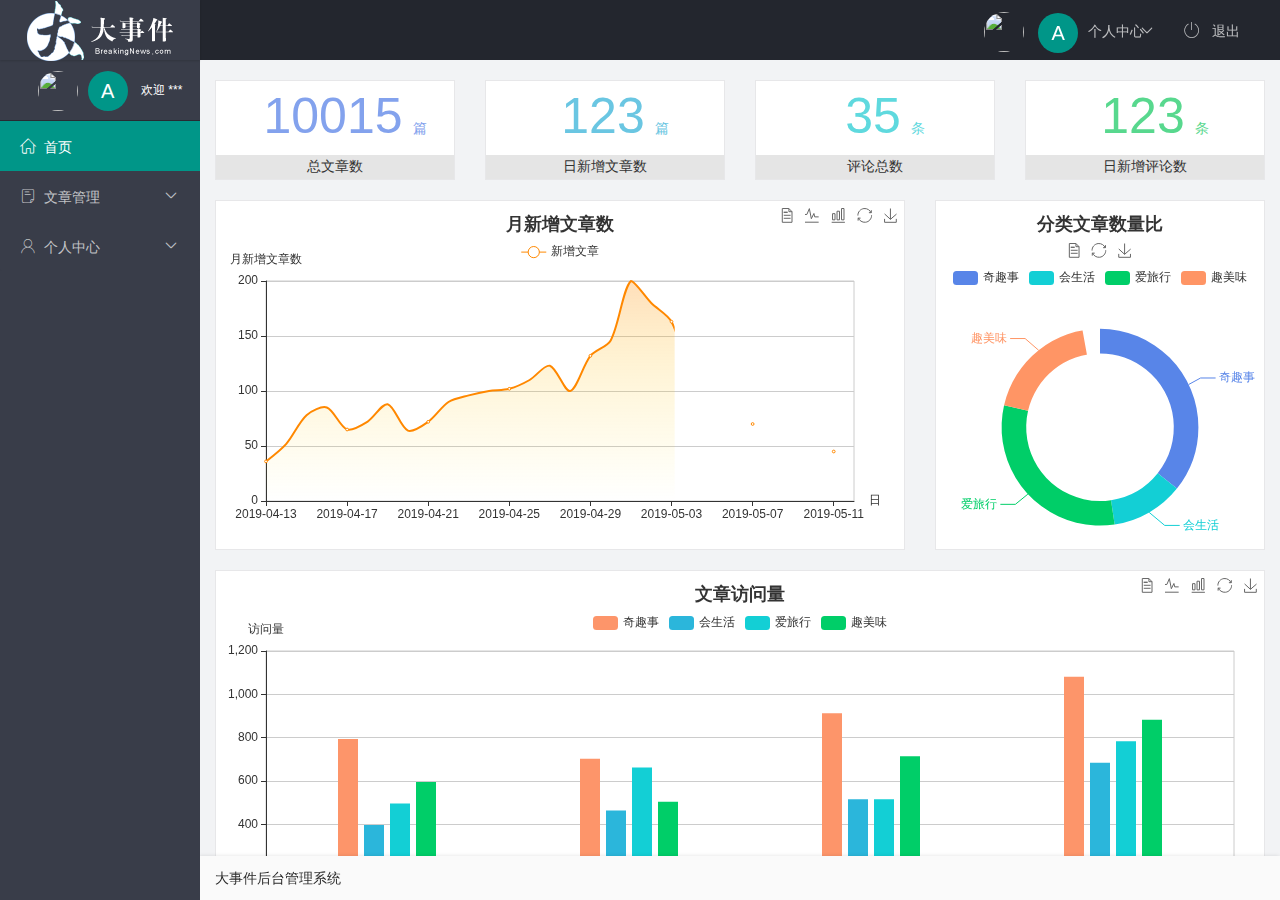
==== commit 56ebb60f: "完成个人中心功能开发" ====
--- a/index.html
+++ b/index.html
@@ -5,7 +5,7 @@
     <meta charset="UTF-8">
     <meta http-equiv="X-UA-Compatible" content="IE=edge">
     <meta name="viewport" content="width=device-width, initial-scale=1.0">
-    <title>Document</title>
+    <title>大事件后台管理系统</title>
     <link rel="stylesheet" href="./assets/lib/layui/css/layui.css">
     <link rel="stylesheet" href="./assets/fonts/iconfont.css">
     <link rel="stylesheet" href="./assets/css/index.css">
@@ -24,9 +24,9 @@
                         <img src="//tva1.sinaimg.cn/crop.0.0.118.118.180/5db11ff4gw1e77d3nqrv8j203b03cweg.jpg" class="layui-nav-img"> <span class="text_avatar">A</span>个人中心
                     </a>
                     <dl class="layui-nav-child">
-                        <dd><a href="">基本资料</a></dd>
-                        <dd><a href="">更换头像</a></dd>
-                        <dd><a href="">重置密码</a></dd>
+                        <dd><a href="/user/user_info.html" target="fm">基本资料</a></dd>
+                        <dd><a href="/user/user.avatar.html" target="fm">更换头像</a></dd>
+                        <dd><a href="/user/user_pwd.html" target="fm">重置密码</a></dd>
                     </dl>
                 </li>
                 <li class="layui-nav-item" lay-header-event="menuRight" lay-unselect>
@@ -62,9 +62,9 @@
                     <li class="layui-nav-item">
                         <a href="javascript:;"><i class="iconfont icon-user"></i>个人中心</a>
                         <dl class="layui-nav-child">
-                            <dd><a href="javascript:;"><i class="layui-icon layui-icon-app"></i>基本资料</a></dd>
-                            <dd><a href="javascript:;"><i class="layui-icon layui-icon-app"></i>更换头像</a></dd>
-                            <dd><a href="javascript:;"><i class="layui-icon layui-icon-app"></i>重置密码</a></dd>
+                            <dd><a href="/user/user_info.html" target="fm"><i class="layui-icon layui-icon-app"></i>基本资料</a></dd>
+                            <dd><a href="/user/user.avatar.html" target="fm"><i class="layui-icon layui-icon-app"></i>更换头像</a></dd>
+                            <dd><a href="/user/user_pwd.html" target="fm"><i class="layui-icon layui-icon-app"></i>重置密码</a></dd>
 
                         </dl>
                     </li>
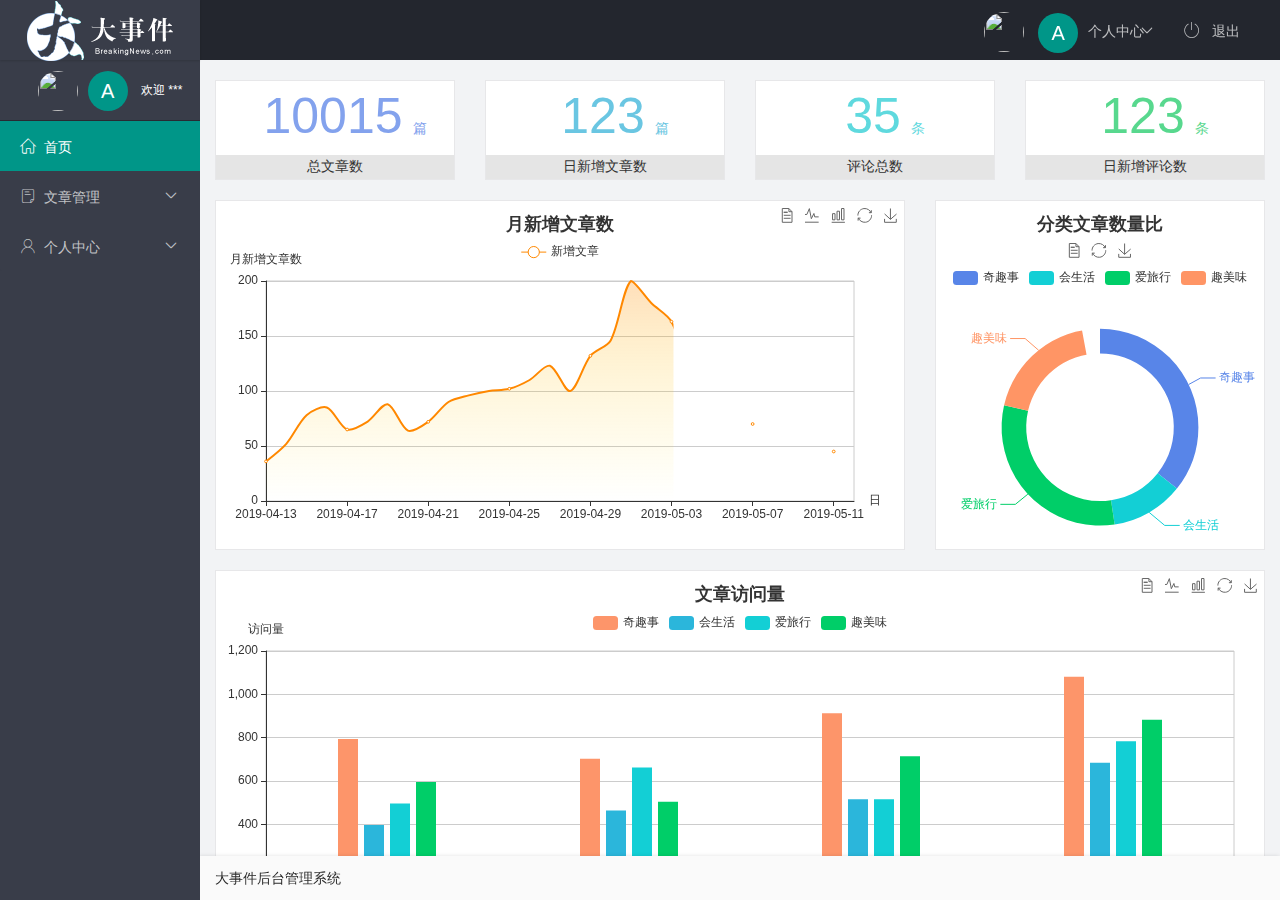
==== commit 6d813525: "文章列表功能开发结束" ====
--- a/index.html
+++ b/index.html
@@ -53,10 +53,10 @@
                         <a href="javascript:;"><i class="iconfont icon-16"></i>文章管理</a>
                         <dl class="layui-nav-child">
                             <dd>
-                                <a href="javascript:;"> <i class="layui-icon layui-icon-app"></i>文章类别</a>
+                                <a href="/article/art_cate.html" target="fm"> <i class="layui-icon layui-icon-app"></i>文章类别</a>
                             </dd>
-                            <dd><a href="javascript:;"><i class="layui-icon layui-icon-app"></i>文章列表</a></dd>
-                            <dd><a href="javascript:;"><i class="layui-icon layui-icon-app"></i>发表文章</a></dd>
+                            <dd><a href="/article/art_list.html" target="fm"><i class="layui-icon layui-icon-app"></i>文章列表</a></dd>
+                            <dd><a href="./article/art_pub.html" target="fm"><i class="layui-icon layui-icon-app"></i>发表文章</a></dd>
                         </dl>
                     </li>
                     <li class="layui-nav-item">
